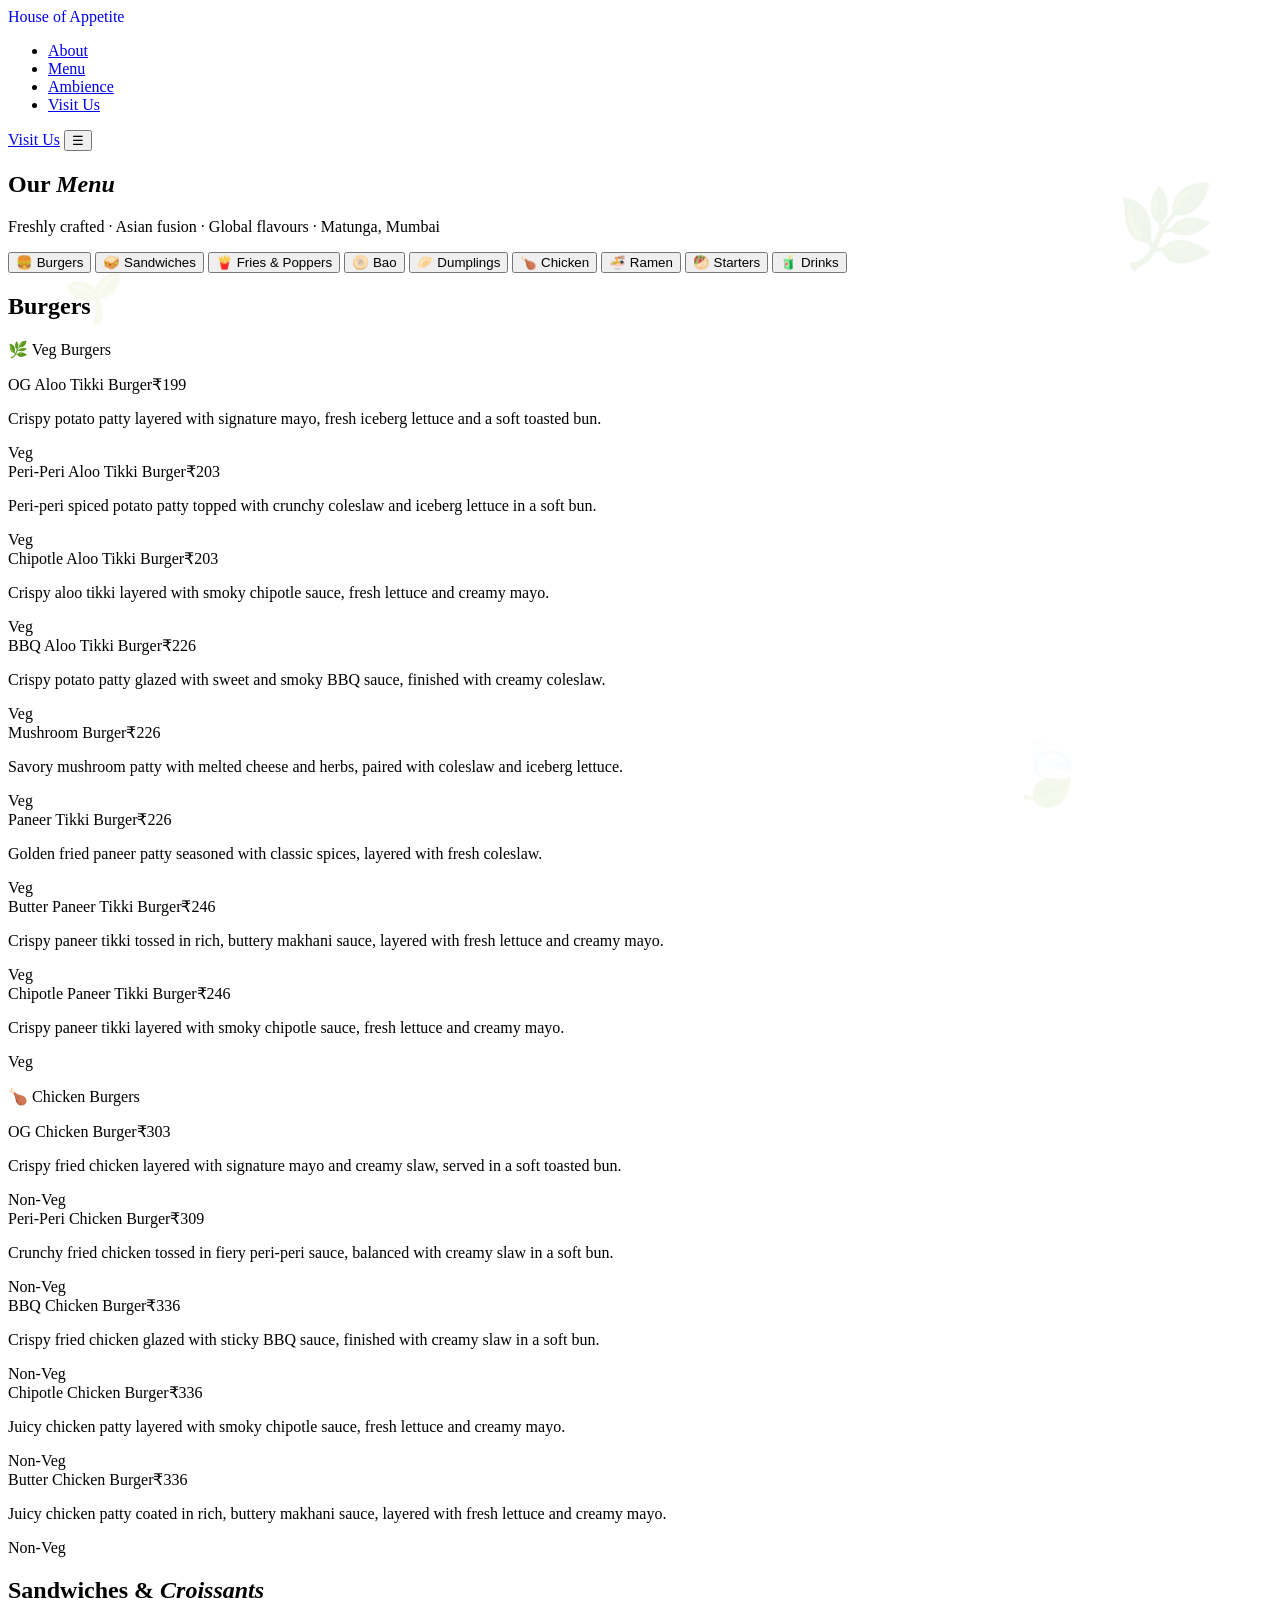
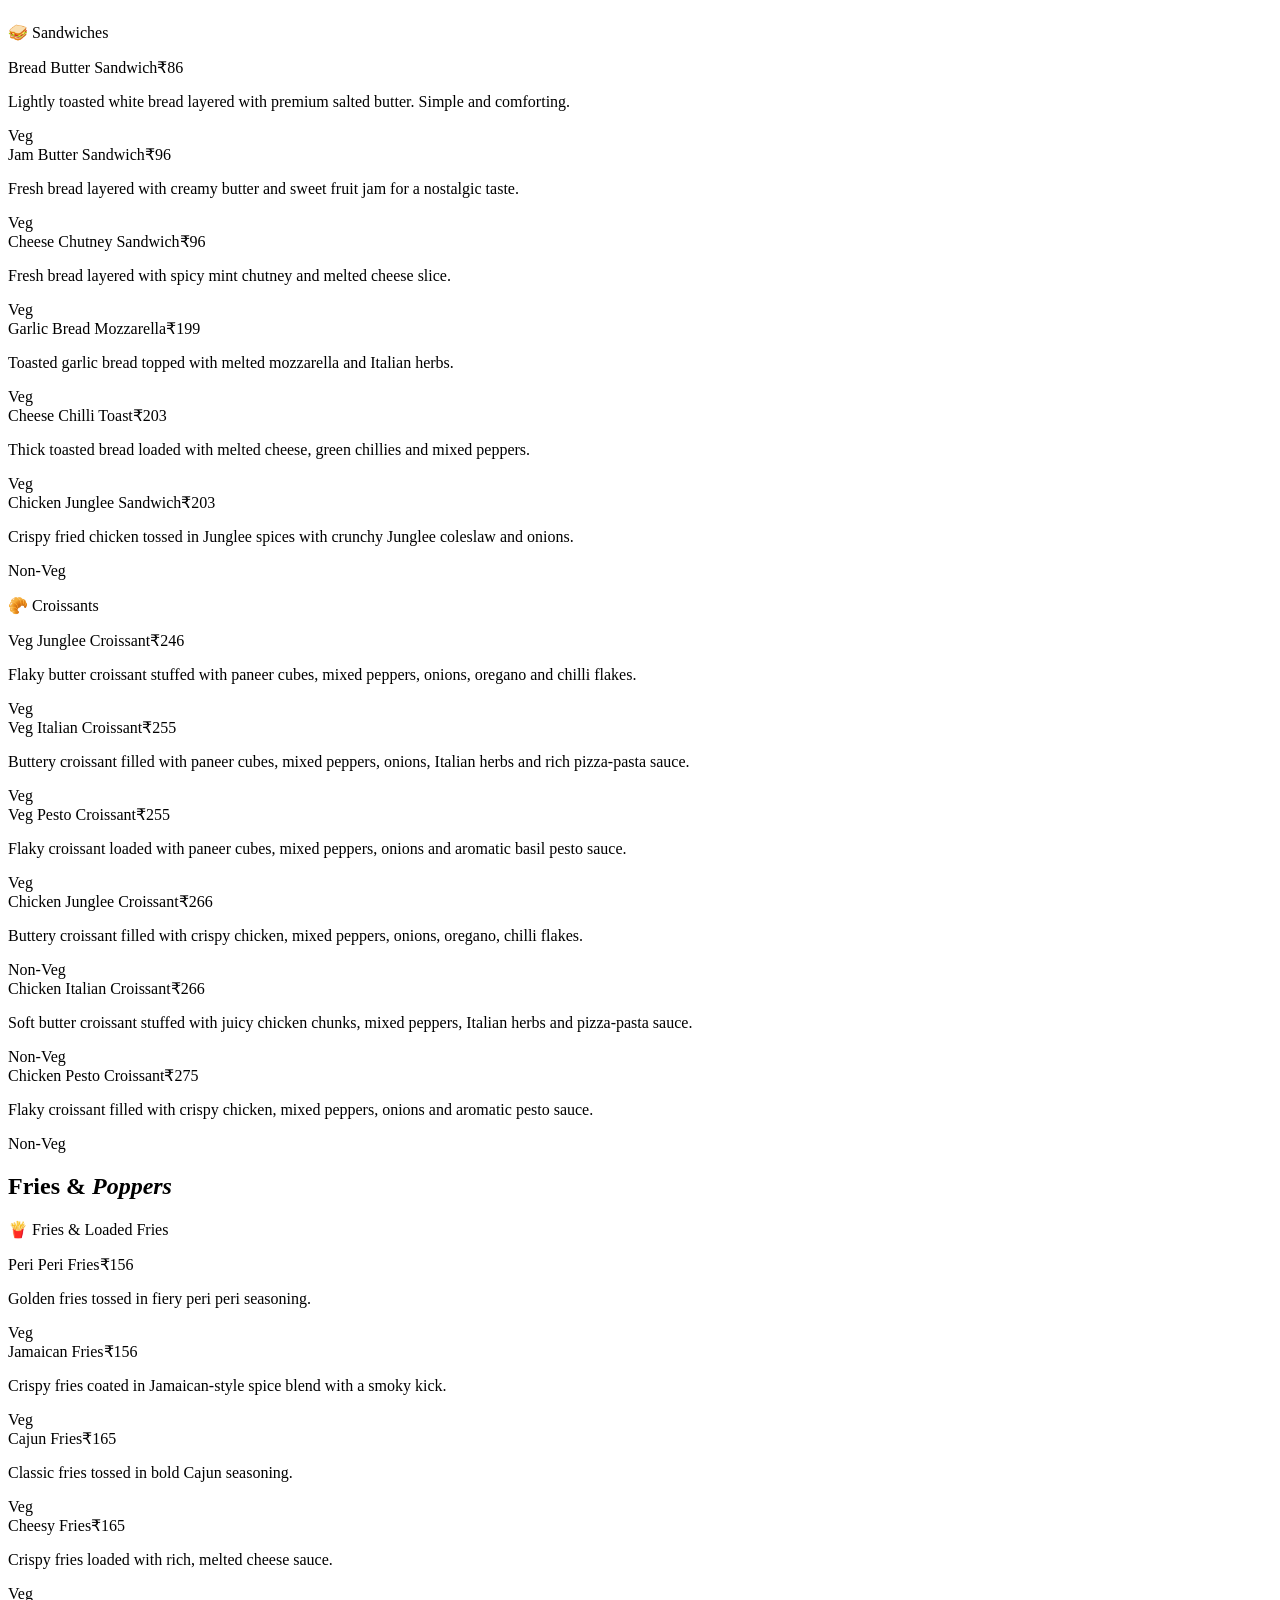
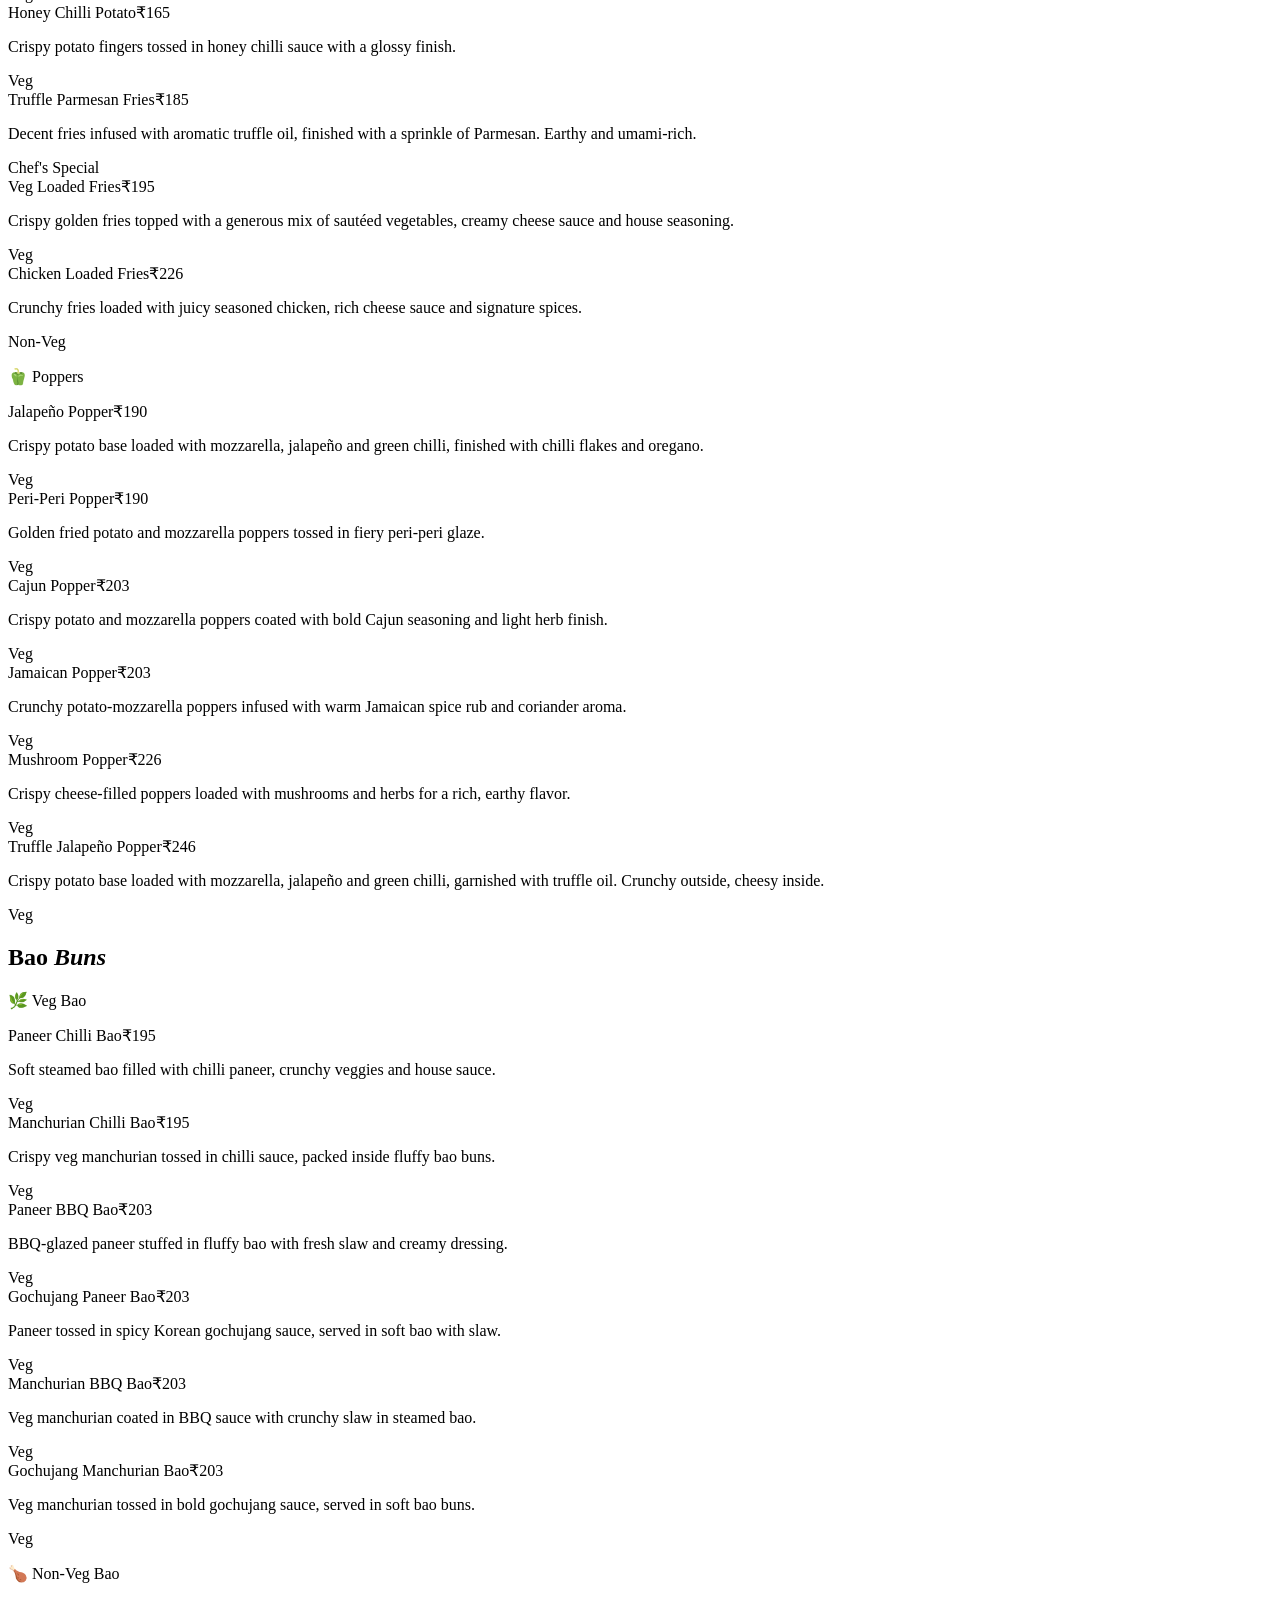
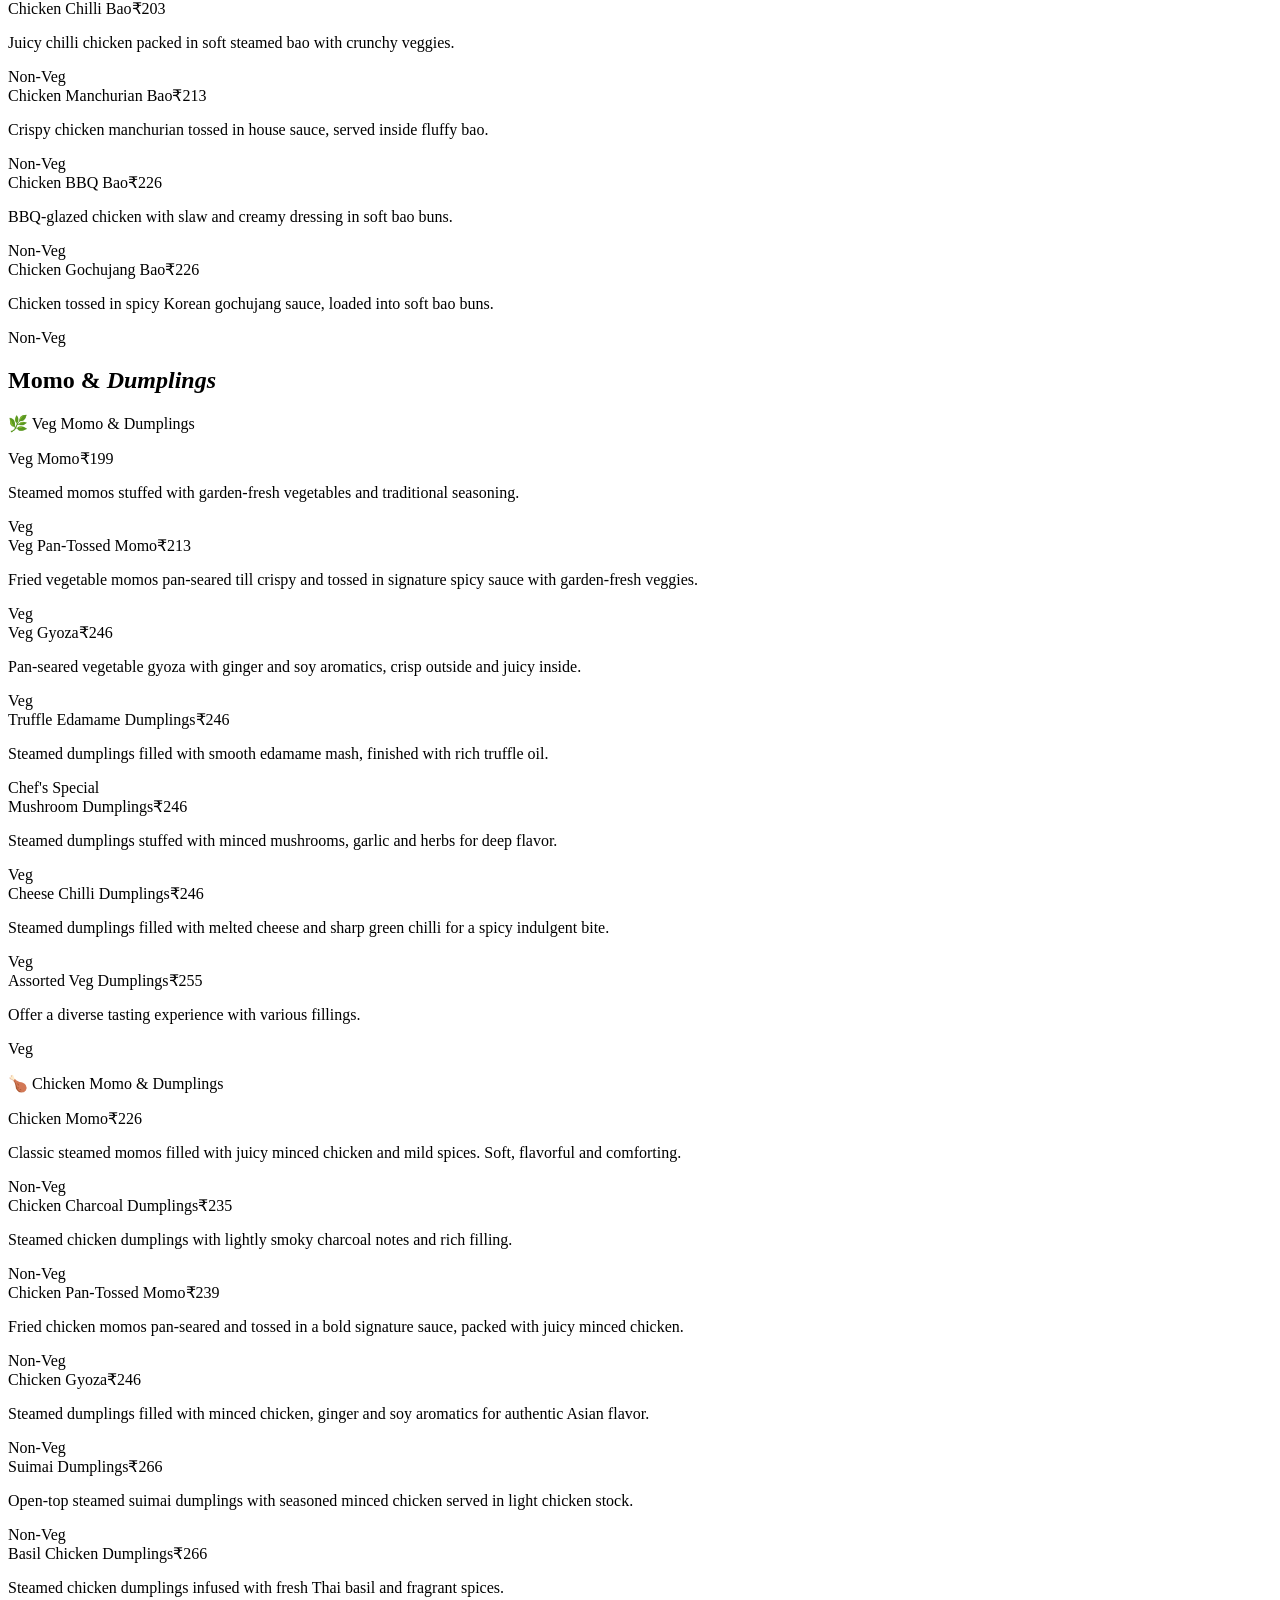
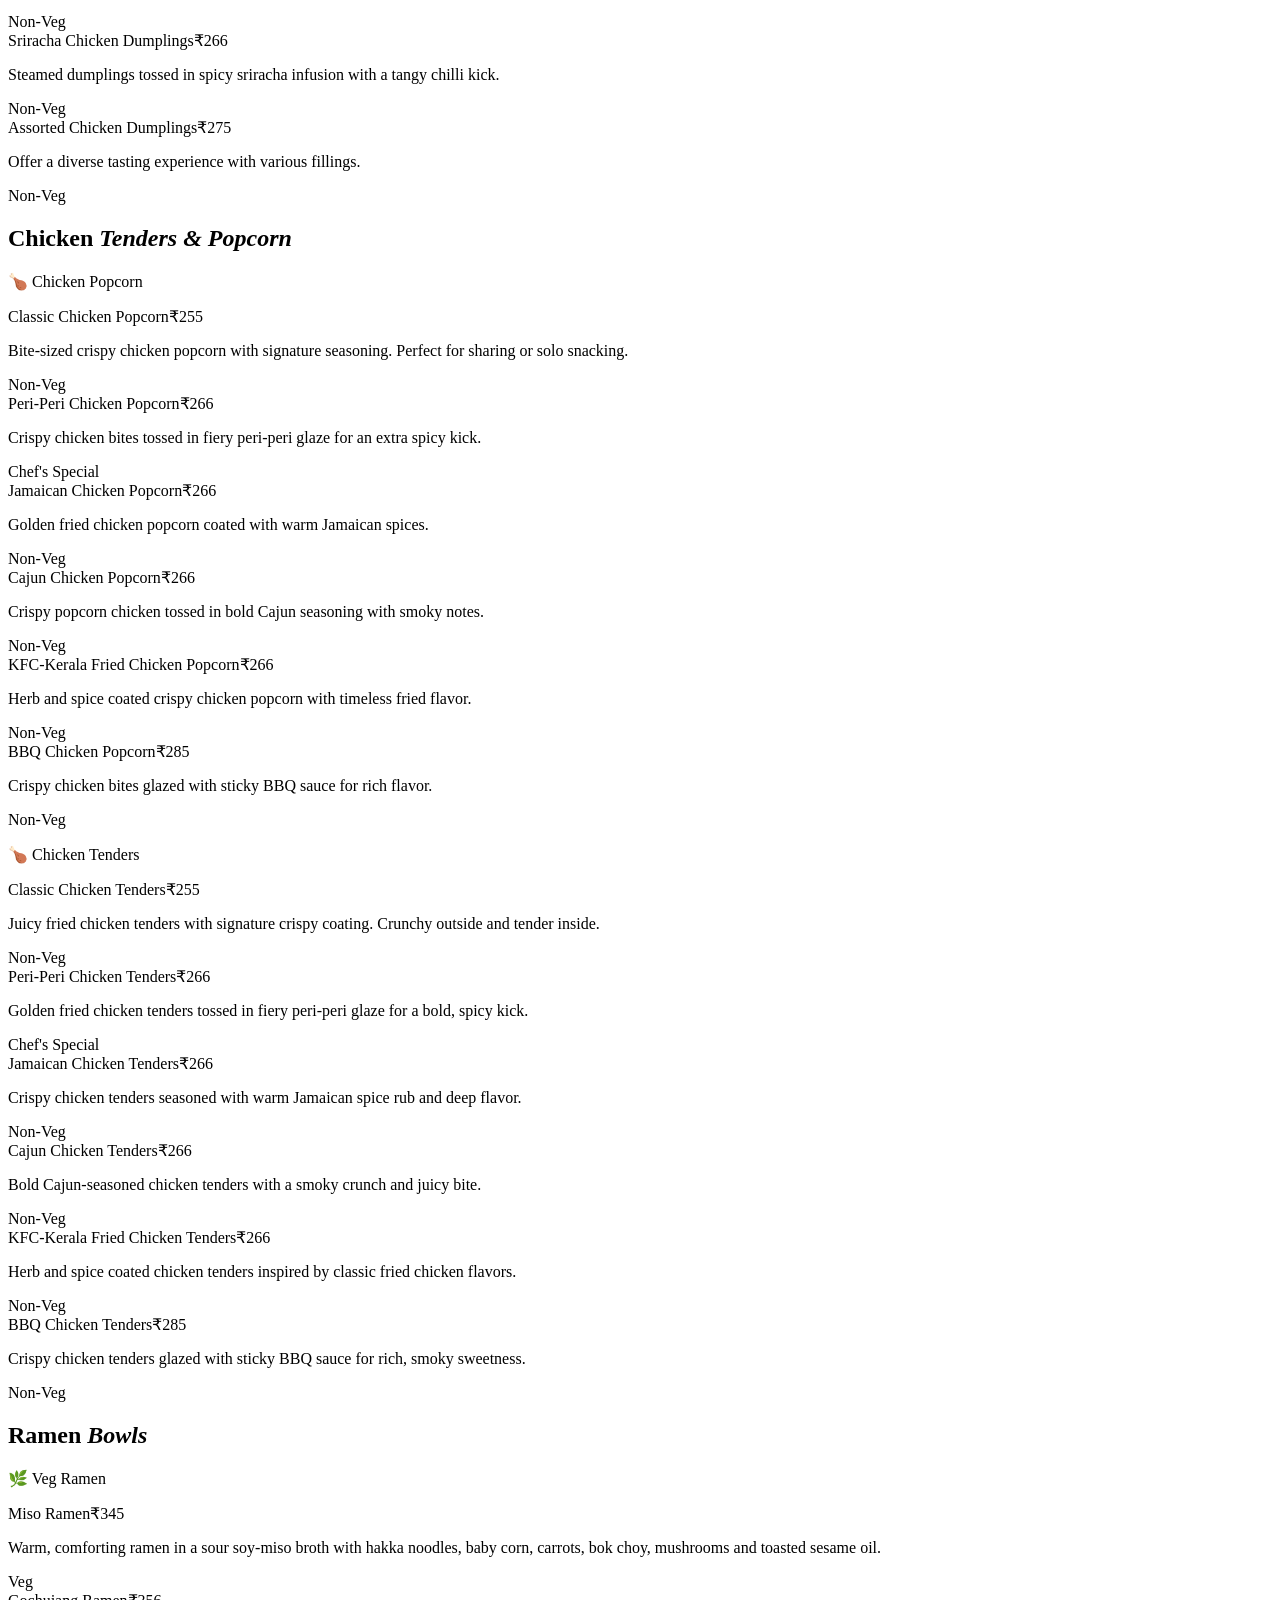
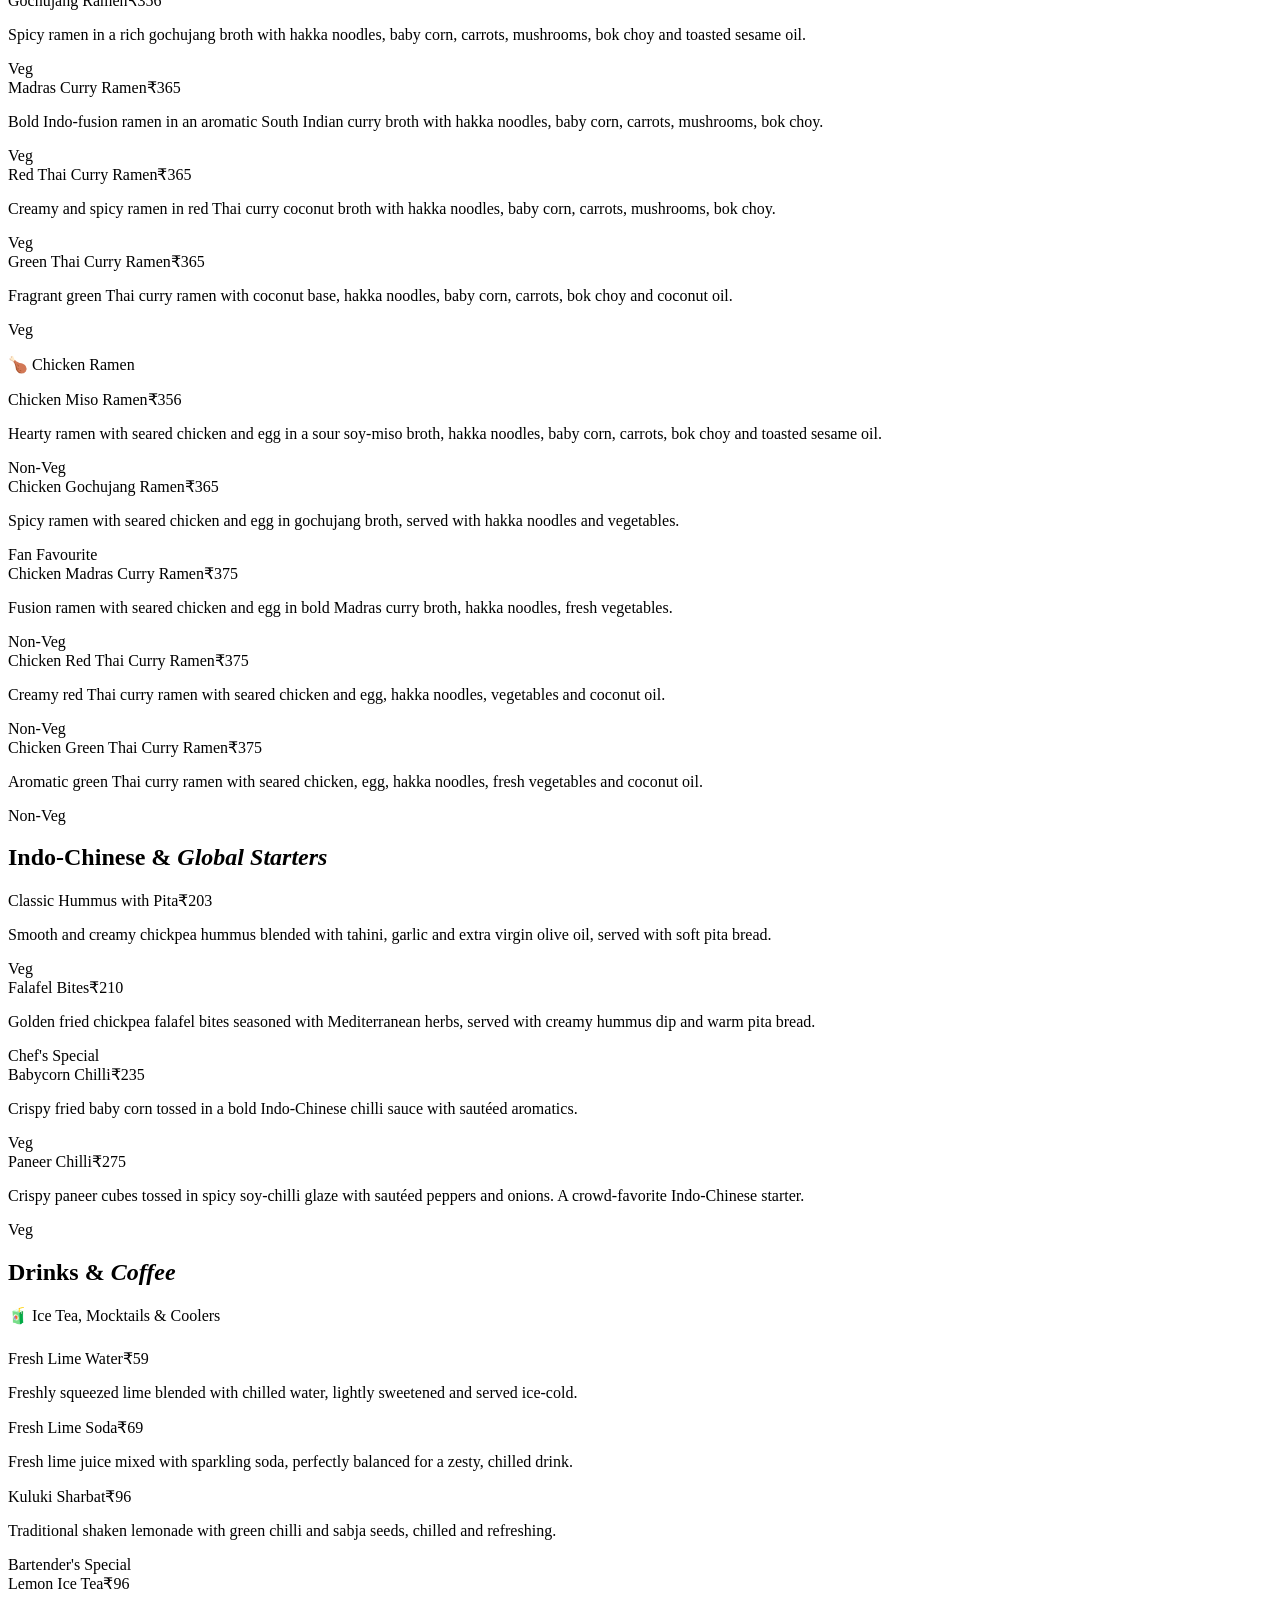
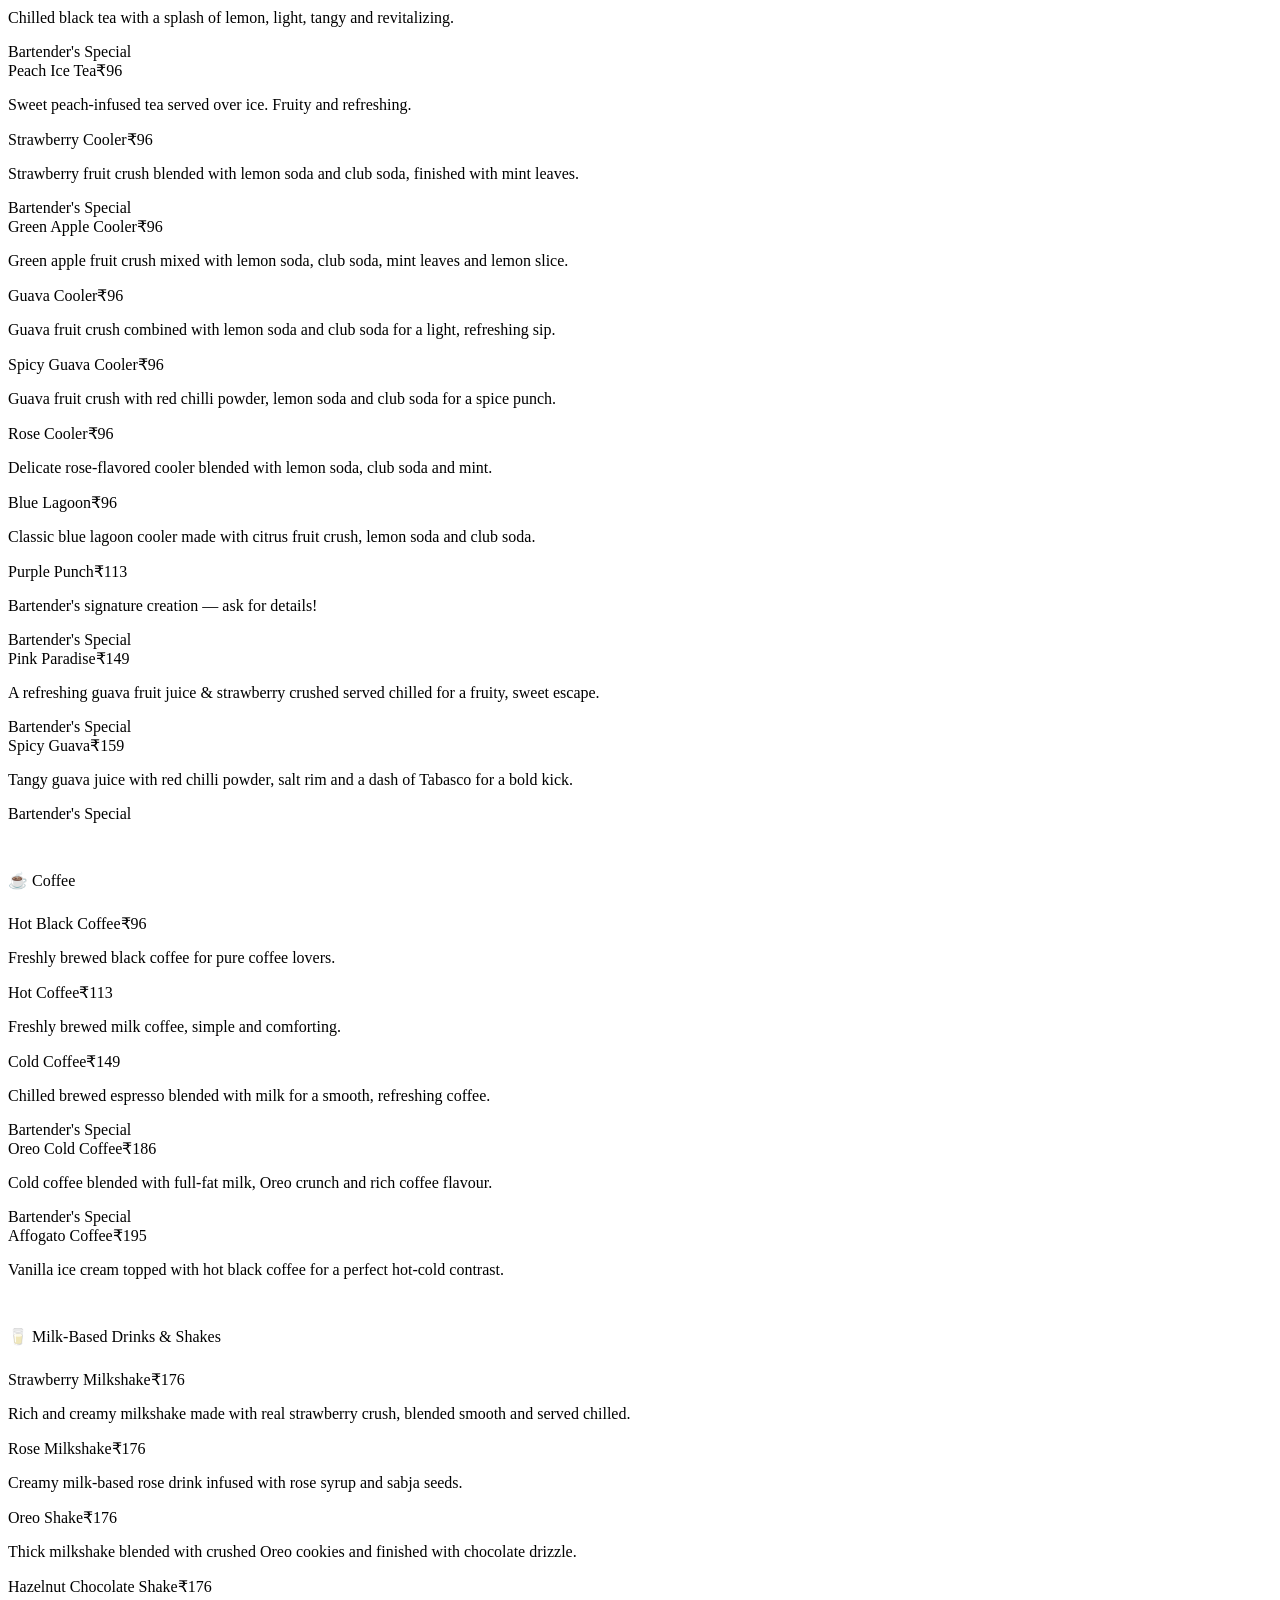
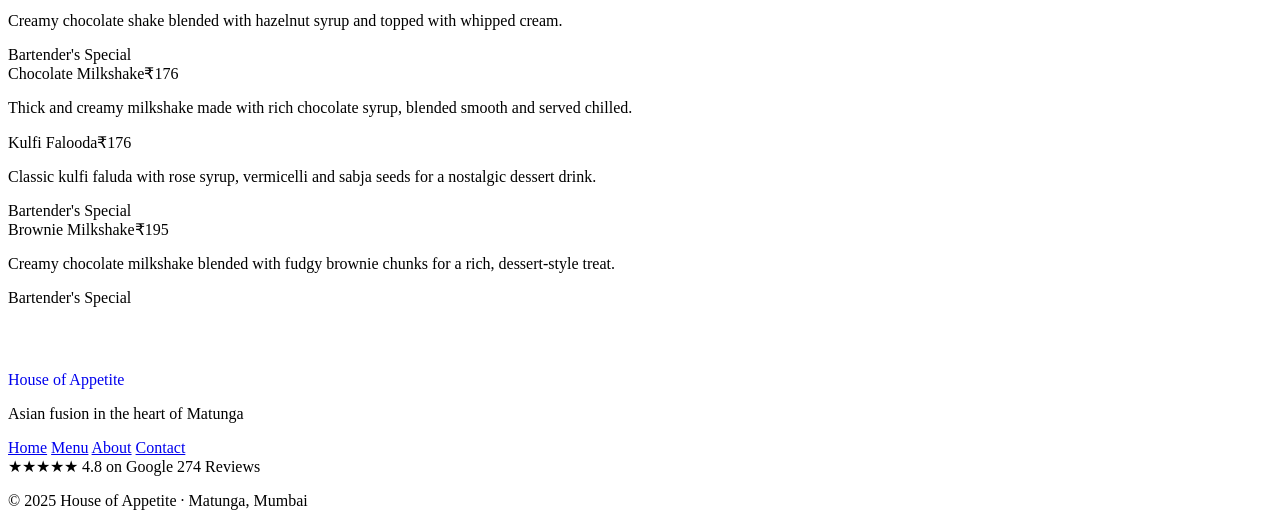
==== menu.html @ f9330614 "Fix mobile browser dark mode color inversion" ====
<!DOCTYPE html>
<html lang="en">
<head>
  <meta charset="UTF-8" />
  <meta name="viewport" content="width=device-width, initial-scale=1.0"/>
  <title>Menu · House of Appetite</title>
  <link rel="preconnect" href="https://fonts.googleapis.com">
  <link href="https://fonts.googleapis.com/css2?family=Cormorant+Garamond:ital,wght@0,300;0,400;0,600;1,300;1,400&family=DM+Sans:wght@300;400;500&display=swap" rel="stylesheet">
  <link rel="stylesheet" href="style.css">
  <meta name="color-scheme" content="light">
</head>
<body>

  <!-- NAV -->
  <nav class="nav" id="nav">
    <div class="nav-logo">
      <a href="index.html" style="text-decoration:none"><span class="logo-text">House of Appetite</span></a>
    </div>
    <ul class="nav-links">
      <li><a href="index.html#about">About</a></li>
      <li><a href="menu.html">Menu</a></li>
      <li><a href="index.html#ambience">Ambience</a></li>
      <li><a href="index.html#contact">Visit Us</a></li>
    </ul>
    <a href="index.html#contact" class="nav-cta">Visit Us</a>
    <button class="nav-hamburger" id="hamburger">&#9776;</button>
  </nav>

  <!-- MENU HERO -->
  <section class="menu-hero">
    <h1>Our <em>Menu</em></h1>
    <p>Freshly crafted · Asian fusion · Global flavours · Matunga, Mumbai</p>
    <div style="position:absolute;inset:0;pointer-events:none;overflow:hidden">
      <span style="position:absolute;top:20%;right:5%;font-size:5rem;opacity:0.08;">🌿</span>
      <span style="position:absolute;bottom:10%;right:15%;font-size:4rem;opacity:0.08;">🍃</span>
      <span style="position:absolute;top:30%;left:5%;font-size:3rem;opacity:0.08;">🌱</span>
    </div>
  </section>

  <!-- TABS -->
  <div class="menu-tabs" id="menu-tabs">
    <div class="menu-tabs-inner">
      <button class="tab-btn active" data-tab="burgers">🍔 Burgers</button>
      <button class="tab-btn" data-tab="sandwiches">🥪 Sandwiches</button>
      <button class="tab-btn" data-tab="fries">🍟 Fries & Poppers</button>
      <button class="tab-btn" data-tab="bao">🫓 Bao</button>
      <button class="tab-btn" data-tab="dumplings">🥟 Dumplings</button>
      <button class="tab-btn" data-tab="tenders">🍗 Chicken</button>
      <button class="tab-btn" data-tab="ramen">🍜 Ramen</button>
      <button class="tab-btn" data-tab="starters">🥙 Starters</button>
      <button class="tab-btn" data-tab="drinks">🧃 Drinks</button>
    </div>
  </div>

  <!-- ===== BURGERS ===== -->
  <section class="menu-section active" id="burgers">
    <h2 class="menu-category-title">Burgers</h2>
    <div class="menu-divider"></div>
    <div class="section-sub-grid">
      <div>
        <p class="sub-label">🌿 Veg Burgers</p>
        <div class="menu-grid" style="grid-template-columns:1fr">
          <div class="menu-card">
            <div class="menu-card-header"><span class="menu-card-name">OG Aloo Tikki Burger</span><span class="menu-card-price">₹199</span></div>
            <p class="menu-card-desc">Crispy potato patty layered with signature mayo, fresh iceberg lettuce and a soft toasted bun.</p>
            <span class="menu-card-tag">Veg</span>
          </div>
          <div class="menu-card">
            <div class="menu-card-header"><span class="menu-card-name">Peri-Peri Aloo Tikki Burger</span><span class="menu-card-price">₹203</span></div>
            <p class="menu-card-desc">Peri-peri spiced potato patty topped with crunchy coleslaw and iceberg lettuce in a soft bun.</p>
            <span class="menu-card-tag">Veg</span>
          </div>
          <div class="menu-card">
            <div class="menu-card-header"><span class="menu-card-name">Chipotle Aloo Tikki Burger</span><span class="menu-card-price">₹203</span></div>
            <p class="menu-card-desc">Crispy aloo tikki layered with smoky chipotle sauce, fresh lettuce and creamy mayo.</p>
            <span class="menu-card-tag">Veg</span>
          </div>
          <div class="menu-card">
            <div class="menu-card-header"><span class="menu-card-name">BBQ Aloo Tikki Burger</span><span class="menu-card-price">₹226</span></div>
            <p class="menu-card-desc">Crispy potato patty glazed with sweet and smoky BBQ sauce, finished with creamy coleslaw.</p>
            <span class="menu-card-tag">Veg</span>
          </div>
          <div class="menu-card">
            <div class="menu-card-header"><span class="menu-card-name">Mushroom Burger</span><span class="menu-card-price">₹226</span></div>
            <p class="menu-card-desc">Savory mushroom patty with melted cheese and herbs, paired with coleslaw and iceberg lettuce.</p>
            <span class="menu-card-tag">Veg</span>
          </div>
          <div class="menu-card">
            <div class="menu-card-header"><span class="menu-card-name">Paneer Tikki Burger</span><span class="menu-card-price">₹226</span></div>
            <p class="menu-card-desc">Golden fried paneer patty seasoned with classic spices, layered with fresh coleslaw.</p>
            <span class="menu-card-tag">Veg</span>
          </div>
          <div class="menu-card">
            <div class="menu-card-header"><span class="menu-card-name">Butter Paneer Tikki Burger</span><span class="menu-card-price">₹246</span></div>
            <p class="menu-card-desc">Crispy paneer tikki tossed in rich, buttery makhani sauce, layered with fresh lettuce and creamy mayo.</p>
            <span class="menu-card-tag">Veg</span>
          </div>
          <div class="menu-card">
            <div class="menu-card-header"><span class="menu-card-name">Chipotle Paneer Tikki Burger</span><span class="menu-card-price">₹246</span></div>
            <p class="menu-card-desc">Crispy paneer tikki layered with smoky chipotle sauce, fresh lettuce and creamy mayo.</p>
            <span class="menu-card-tag">Veg</span>
          </div>
        </div>
      </div>
      <div>
        <p class="sub-label">🍗 Chicken Burgers</p>
        <div class="menu-grid" style="grid-template-columns:1fr">
          <div class="menu-card">
            <div class="menu-card-header"><span class="menu-card-name">OG Chicken Burger</span><span class="menu-card-price">₹303</span></div>
            <p class="menu-card-desc">Crispy fried chicken layered with signature mayo and creamy slaw, served in a soft toasted bun.</p>
            <span class="menu-card-tag nonveg">Non-Veg</span>
          </div>
          <div class="menu-card">
            <div class="menu-card-header"><span class="menu-card-name">Peri-Peri Chicken Burger</span><span class="menu-card-price">₹309</span></div>
            <p class="menu-card-desc">Crunchy fried chicken tossed in fiery peri-peri sauce, balanced with creamy slaw in a soft bun.</p>
            <span class="menu-card-tag nonveg">Non-Veg</span>
          </div>
          <div class="menu-card">
            <div class="menu-card-header"><span class="menu-card-name">BBQ Chicken Burger</span><span class="menu-card-price">₹336</span></div>
            <p class="menu-card-desc">Crispy fried chicken glazed with sticky BBQ sauce, finished with creamy slaw in a soft bun.</p>
            <span class="menu-card-tag nonveg">Non-Veg</span>
          </div>
          <div class="menu-card">
            <div class="menu-card-header"><span class="menu-card-name">Chipotle Chicken Burger</span><span class="menu-card-price">₹336</span></div>
            <p class="menu-card-desc">Juicy chicken patty layered with smoky chipotle sauce, fresh lettuce and creamy mayo.</p>
            <span class="menu-card-tag nonveg">Non-Veg</span>
          </div>
          <div class="menu-card">
            <div class="menu-card-header"><span class="menu-card-name">Butter Chicken Burger</span><span class="menu-card-price">₹336</span></div>
            <p class="menu-card-desc">Juicy chicken patty coated in rich, buttery makhani sauce, layered with fresh lettuce and creamy mayo.</p>
            <span class="menu-card-tag nonveg">Non-Veg</span>
          </div>
        </div>
      </div>
    </div>
  </section>

  <!-- ===== SANDWICHES & CROISSANTS ===== -->
  <section class="menu-section" id="sandwiches">
    <h2 class="menu-category-title">Sandwiches & <em>Croissants</em></h2>
    <div class="menu-divider"></div>
    <div class="section-sub-grid">
      <div>
        <p class="sub-label">🥪 Sandwiches</p>
        <div class="menu-grid" style="grid-template-columns:1fr">
          <div class="menu-card">
            <div class="menu-card-header"><span class="menu-card-name">Bread Butter Sandwich</span><span class="menu-card-price">₹86</span></div>
            <p class="menu-card-desc">Lightly toasted white bread layered with premium salted butter. Simple and comforting.</p>
            <span class="menu-card-tag">Veg</span>
          </div>
          <div class="menu-card">
            <div class="menu-card-header"><span class="menu-card-name">Jam Butter Sandwich</span><span class="menu-card-price">₹96</span></div>
            <p class="menu-card-desc">Fresh bread layered with creamy butter and sweet fruit jam for a nostalgic taste.</p>
            <span class="menu-card-tag">Veg</span>
          </div>
          <div class="menu-card">
            <div class="menu-card-header"><span class="menu-card-name">Cheese Chutney Sandwich</span><span class="menu-card-price">₹96</span></div>
            <p class="menu-card-desc">Fresh bread layered with spicy mint chutney and melted cheese slice.</p>
            <span class="menu-card-tag">Veg</span>
          </div>
          <div class="menu-card">
            <div class="menu-card-header"><span class="menu-card-name">Garlic Bread Mozzarella</span><span class="menu-card-price">₹199</span></div>
            <p class="menu-card-desc">Toasted garlic bread topped with melted mozzarella and Italian herbs.</p>
            <span class="menu-card-tag">Veg</span>
          </div>
          <div class="menu-card">
            <div class="menu-card-header"><span class="menu-card-name">Cheese Chilli Toast</span><span class="menu-card-price">₹203</span></div>
            <p class="menu-card-desc">Thick toasted bread loaded with melted cheese, green chillies and mixed peppers.</p>
            <span class="menu-card-tag">Veg</span>
          </div>
          <div class="menu-card">
            <div class="menu-card-header"><span class="menu-card-name">Chicken Junglee Sandwich</span><span class="menu-card-price">₹203</span></div>
            <p class="menu-card-desc">Crispy fried chicken tossed in Junglee spices with crunchy Junglee coleslaw and onions.</p>
            <span class="menu-card-tag nonveg">Non-Veg</span>
          </div>
        </div>
      </div>
      <div>
        <p class="sub-label">🥐 Croissants</p>
        <div class="menu-grid" style="grid-template-columns:1fr">
          <div class="menu-card">
            <div class="menu-card-header"><span class="menu-card-name">Veg Junglee Croissant</span><span class="menu-card-price">₹246</span></div>
            <p class="menu-card-desc">Flaky butter croissant stuffed with paneer cubes, mixed peppers, onions, oregano and chilli flakes.</p>
            <span class="menu-card-tag">Veg</span>
          </div>
          <div class="menu-card">
            <div class="menu-card-header"><span class="menu-card-name">Veg Italian Croissant</span><span class="menu-card-price">₹255</span></div>
            <p class="menu-card-desc">Buttery croissant filled with paneer cubes, mixed peppers, onions, Italian herbs and rich pizza-pasta sauce.</p>
            <span class="menu-card-tag">Veg</span>
          </div>
          <div class="menu-card">
            <div class="menu-card-header"><span class="menu-card-name">Veg Pesto Croissant</span><span class="menu-card-price">₹255</span></div>
            <p class="menu-card-desc">Flaky croissant loaded with paneer cubes, mixed peppers, onions and aromatic basil pesto sauce.</p>
            <span class="menu-card-tag">Veg</span>
          </div>
          <div class="menu-card">
            <div class="menu-card-header"><span class="menu-card-name">Chicken Junglee Croissant</span><span class="menu-card-price">₹266</span></div>
            <p class="menu-card-desc">Buttery croissant filled with crispy chicken, mixed peppers, onions, oregano, chilli flakes.</p>
            <span class="menu-card-tag nonveg">Non-Veg</span>
          </div>
          <div class="menu-card">
            <div class="menu-card-header"><span class="menu-card-name">Chicken Italian Croissant</span><span class="menu-card-price">₹266</span></div>
            <p class="menu-card-desc">Soft butter croissant stuffed with juicy chicken chunks, mixed peppers, Italian herbs and pizza-pasta sauce.</p>
            <span class="menu-card-tag nonveg">Non-Veg</span>
          </div>
          <div class="menu-card">
            <div class="menu-card-header"><span class="menu-card-name">Chicken Pesto Croissant</span><span class="menu-card-price">₹275</span></div>
            <p class="menu-card-desc">Flaky croissant filled with crispy chicken, mixed peppers, onions and aromatic pesto sauce.</p>
            <span class="menu-card-tag nonveg">Non-Veg</span>
          </div>
        </div>
      </div>
    </div>
  </section>

  <!-- ===== FRIES & POPPERS ===== -->
  <section class="menu-section" id="fries">
    <h2 class="menu-category-title">Fries & <em>Poppers</em></h2>
    <div class="menu-divider"></div>
    <div class="section-sub-grid">
      <div>
        <p class="sub-label">🍟 Fries & Loaded Fries</p>
        <div class="menu-grid" style="grid-template-columns:1fr">
          <div class="menu-card"><div class="menu-card-header"><span class="menu-card-name">Peri Peri Fries</span><span class="menu-card-price">₹156</span></div><p class="menu-card-desc">Golden fries tossed in fiery peri peri seasoning.</p><span class="menu-card-tag">Veg</span></div>
          <div class="menu-card"><div class="menu-card-header"><span class="menu-card-name">Jamaican Fries</span><span class="menu-card-price">₹156</span></div><p class="menu-card-desc">Crispy fries coated in Jamaican-style spice blend with a smoky kick.</p><span class="menu-card-tag">Veg</span></div>
          <div class="menu-card"><div class="menu-card-header"><span class="menu-card-name">Cajun Fries</span><span class="menu-card-price">₹165</span></div><p class="menu-card-desc">Classic fries tossed in bold Cajun seasoning.</p><span class="menu-card-tag">Veg</span></div>
          <div class="menu-card"><div class="menu-card-header"><span class="menu-card-name">Cheesy Fries</span><span class="menu-card-price">₹165</span></div><p class="menu-card-desc">Crispy fries loaded with rich, melted cheese sauce.</p><span class="menu-card-tag">Veg</span></div>
          <div class="menu-card"><div class="menu-card-header"><span class="menu-card-name">Honey Chilli Potato</span><span class="menu-card-price">₹165</span></div><p class="menu-card-desc">Crispy potato fingers tossed in honey chilli sauce with a glossy finish.</p><span class="menu-card-tag">Veg</span></div>
          <div class="menu-card" style="border-color: var(--gold-light)"><div class="menu-card-header"><span class="menu-card-name">Truffle Parmesan Fries</span><span class="menu-card-price">₹185</span></div><p class="menu-card-desc">Decent fries infused with aromatic truffle oil, finished with a sprinkle of Parmesan. Earthy and umami-rich.</p><span class="menu-card-tag">Chef's Special</span></div>
          <div class="menu-card"><div class="menu-card-header"><span class="menu-card-name">Veg Loaded Fries</span><span class="menu-card-price">₹195</span></div><p class="menu-card-desc">Crispy golden fries topped with a generous mix of sautéed vegetables, creamy cheese sauce and house seasoning.</p><span class="menu-card-tag">Veg</span></div>
          <div class="menu-card"><div class="menu-card-header"><span class="menu-card-name">Chicken Loaded Fries</span><span class="menu-card-price">₹226</span></div><p class="menu-card-desc">Crunchy fries loaded with juicy seasoned chicken, rich cheese sauce and signature spices.</p><span class="menu-card-tag nonveg">Non-Veg</span></div>
        </div>
      </div>
      <div>
        <p class="sub-label">🫑 Poppers</p>
        <div class="menu-grid" style="grid-template-columns:1fr">
          <div class="menu-card"><div class="menu-card-header"><span class="menu-card-name">Jalapeño Popper</span><span class="menu-card-price">₹190</span></div><p class="menu-card-desc">Crispy potato base loaded with mozzarella, jalapeño and green chilli, finished with chilli flakes and oregano.</p><span class="menu-card-tag">Veg</span></div>
          <div class="menu-card"><div class="menu-card-header"><span class="menu-card-name">Peri-Peri Popper</span><span class="menu-card-price">₹190</span></div><p class="menu-card-desc">Golden fried potato and mozzarella poppers tossed in fiery peri-peri glaze.</p><span class="menu-card-tag">Veg</span></div>
          <div class="menu-card"><div class="menu-card-header"><span class="menu-card-name">Cajun Popper</span><span class="menu-card-price">₹203</span></div><p class="menu-card-desc">Crispy potato and mozzarella poppers coated with bold Cajun seasoning and light herb finish.</p><span class="menu-card-tag">Veg</span></div>
          <div class="menu-card"><div class="menu-card-header"><span class="menu-card-name">Jamaican Popper</span><span class="menu-card-price">₹203</span></div><p class="menu-card-desc">Crunchy potato-mozzarella poppers infused with warm Jamaican spice rub and coriander aroma.</p><span class="menu-card-tag">Veg</span></div>
          <div class="menu-card"><div class="menu-card-header"><span class="menu-card-name">Mushroom Popper</span><span class="menu-card-price">₹226</span></div><p class="menu-card-desc">Crispy cheese-filled poppers loaded with mushrooms and herbs for a rich, earthy flavor.</p><span class="menu-card-tag">Veg</span></div>
          <div class="menu-card"><div class="menu-card-header"><span class="menu-card-name">Truffle Jalapeño Popper</span><span class="menu-card-price">₹246</span></div><p class="menu-card-desc">Crispy potato base loaded with mozzarella, jalapeño and green chilli, garnished with truffle oil. Crunchy outside, cheesy inside.</p><span class="menu-card-tag">Veg</span></div>
        </div>
      </div>
    </div>
  </section>

  <!-- ===== BAO ===== -->
  <section class="menu-section" id="bao">
    <h2 class="menu-category-title">Bao <em>Buns</em></h2>
    <div class="menu-divider"></div>
    <div class="section-sub-grid">
      <div>
        <p class="sub-label">🌿 Veg Bao</p>
        <div class="menu-grid" style="grid-template-columns:1fr">
          <div class="menu-card"><div class="menu-card-header"><span class="menu-card-name">Paneer Chilli Bao</span><span class="menu-card-price">₹195</span></div><p class="menu-card-desc">Soft steamed bao filled with chilli paneer, crunchy veggies and house sauce.</p><span class="menu-card-tag">Veg</span></div>
          <div class="menu-card"><div class="menu-card-header"><span class="menu-card-name">Manchurian Chilli Bao</span><span class="menu-card-price">₹195</span></div><p class="menu-card-desc">Crispy veg manchurian tossed in chilli sauce, packed inside fluffy bao buns.</p><span class="menu-card-tag">Veg</span></div>
          <div class="menu-card"><div class="menu-card-header"><span class="menu-card-name">Paneer BBQ Bao</span><span class="menu-card-price">₹203</span></div><p class="menu-card-desc">BBQ-glazed paneer stuffed in fluffy bao with fresh slaw and creamy dressing.</p><span class="menu-card-tag">Veg</span></div>
          <div class="menu-card"><div class="menu-card-header"><span class="menu-card-name">Gochujang Paneer Bao</span><span class="menu-card-price">₹203</span></div><p class="menu-card-desc">Paneer tossed in spicy Korean gochujang sauce, served in soft bao with slaw.</p><span class="menu-card-tag">Veg</span></div>
          <div class="menu-card"><div class="menu-card-header"><span class="menu-card-name">Manchurian BBQ Bao</span><span class="menu-card-price">₹203</span></div><p class="menu-card-desc">Veg manchurian coated in BBQ sauce with crunchy slaw in steamed bao.</p><span class="menu-card-tag">Veg</span></div>
          <div class="menu-card"><div class="menu-card-header"><span class="menu-card-name">Gochujang Manchurian Bao</span><span class="menu-card-price">₹203</span></div><p class="menu-card-desc">Veg manchurian tossed in bold gochujang sauce, served in soft bao buns.</p><span class="menu-card-tag">Veg</span></div>
        </div>
      </div>
      <div>
        <p class="sub-label">🍗 Non-Veg Bao</p>
        <div class="menu-grid" style="grid-template-columns:1fr">
          <div class="menu-card"><div class="menu-card-header"><span class="menu-card-name">Chicken Chilli Bao</span><span class="menu-card-price">₹203</span></div><p class="menu-card-desc">Juicy chilli chicken packed in soft steamed bao with crunchy veggies.</p><span class="menu-card-tag nonveg">Non-Veg</span></div>
          <div class="menu-card"><div class="menu-card-header"><span class="menu-card-name">Chicken Manchurian Bao</span><span class="menu-card-price">₹213</span></div><p class="menu-card-desc">Crispy chicken manchurian tossed in house sauce, served inside fluffy bao.</p><span class="menu-card-tag nonveg">Non-Veg</span></div>
          <div class="menu-card"><div class="menu-card-header"><span class="menu-card-name">Chicken BBQ Bao</span><span class="menu-card-price">₹226</span></div><p class="menu-card-desc">BBQ-glazed chicken with slaw and creamy dressing in soft bao buns.</p><span class="menu-card-tag nonveg">Non-Veg</span></div>
          <div class="menu-card"><div class="menu-card-header"><span class="menu-card-name">Chicken Gochujang Bao</span><span class="menu-card-price">₹226</span></div><p class="menu-card-desc">Chicken tossed in spicy Korean gochujang sauce, loaded into soft bao buns.</p><span class="menu-card-tag nonveg">Non-Veg</span></div>
        </div>
      </div>
    </div>
  </section>

  <!-- ===== DUMPLINGS ===== -->
  <section class="menu-section" id="dumplings">
    <h2 class="menu-category-title">Momo & <em>Dumplings</em></h2>
    <div class="menu-divider"></div>
    <div class="section-sub-grid">
      <div>
        <p class="sub-label">🌿 Veg Momo & Dumplings</p>
        <div class="menu-grid" style="grid-template-columns:1fr">
          <div class="menu-card"><div class="menu-card-header"><span class="menu-card-name">Veg Momo</span><span class="menu-card-price">₹199</span></div><p class="menu-card-desc">Steamed momos stuffed with garden-fresh vegetables and traditional seasoning.</p><span class="menu-card-tag">Veg</span></div>
          <div class="menu-card"><div class="menu-card-header"><span class="menu-card-name">Veg Pan-Tossed Momo</span><span class="menu-card-price">₹213</span></div><p class="menu-card-desc">Fried vegetable momos pan-seared till crispy and tossed in signature spicy sauce with garden-fresh veggies.</p><span class="menu-card-tag">Veg</span></div>
          <div class="menu-card"><div class="menu-card-header"><span class="menu-card-name">Veg Gyoza</span><span class="menu-card-price">₹246</span></div><p class="menu-card-desc">Pan-seared vegetable gyoza with ginger and soy aromatics, crisp outside and juicy inside.</p><span class="menu-card-tag">Veg</span></div>
          <div class="menu-card"><div class="menu-card-header"><span class="menu-card-name">Truffle Edamame Dumplings</span><span class="menu-card-price">₹246</span></div><p class="menu-card-desc">Steamed dumplings filled with smooth edamame mash, finished with rich truffle oil.</p><span class="menu-card-tag">Chef's Special</span></div>
          <div class="menu-card"><div class="menu-card-header"><span class="menu-card-name">Mushroom Dumplings</span><span class="menu-card-price">₹246</span></div><p class="menu-card-desc">Steamed dumplings stuffed with minced mushrooms, garlic and herbs for deep flavor.</p><span class="menu-card-tag">Veg</span></div>
          <div class="menu-card"><div class="menu-card-header"><span class="menu-card-name">Cheese Chilli Dumplings</span><span class="menu-card-price">₹246</span></div><p class="menu-card-desc">Steamed dumplings filled with melted cheese and sharp green chilli for a spicy indulgent bite.</p><span class="menu-card-tag">Veg</span></div>
          <div class="menu-card"><div class="menu-card-header"><span class="menu-card-name">Assorted Veg Dumplings</span><span class="menu-card-price">₹255</span></div><p class="menu-card-desc">Offer a diverse tasting experience with various fillings.</p><span class="menu-card-tag">Veg</span></div>
        </div>
      </div>
      <div>
        <p class="sub-label">🍗 Chicken Momo & Dumplings</p>
        <div class="menu-grid" style="grid-template-columns:1fr">
          <div class="menu-card"><div class="menu-card-header"><span class="menu-card-name">Chicken Momo</span><span class="menu-card-price">₹226</span></div><p class="menu-card-desc">Classic steamed momos filled with juicy minced chicken and mild spices. Soft, flavorful and comforting.</p><span class="menu-card-tag nonveg">Non-Veg</span></div>
          <div class="menu-card"><div class="menu-card-header"><span class="menu-card-name">Chicken Charcoal Dumplings</span><span class="menu-card-price">₹235</span></div><p class="menu-card-desc">Steamed chicken dumplings with lightly smoky charcoal notes and rich filling.</p><span class="menu-card-tag nonveg">Non-Veg</span></div>
          <div class="menu-card"><div class="menu-card-header"><span class="menu-card-name">Chicken Pan-Tossed Momo</span><span class="menu-card-price">₹239</span></div><p class="menu-card-desc">Fried chicken momos pan-seared and tossed in a bold signature sauce, packed with juicy minced chicken.</p><span class="menu-card-tag nonveg">Non-Veg</span></div>
          <div class="menu-card"><div class="menu-card-header"><span class="menu-card-name">Chicken Gyoza</span><span class="menu-card-price">₹246</span></div><p class="menu-card-desc">Steamed dumplings filled with minced chicken, ginger and soy aromatics for authentic Asian flavor.</p><span class="menu-card-tag nonveg">Non-Veg</span></div>
          <div class="menu-card"><div class="menu-card-header"><span class="menu-card-name">Suimai Dumplings</span><span class="menu-card-price">₹266</span></div><p class="menu-card-desc">Open-top steamed suimai dumplings with seasoned minced chicken served in light chicken stock.</p><span class="menu-card-tag nonveg">Non-Veg</span></div>
          <div class="menu-card"><div class="menu-card-header"><span class="menu-card-name">Basil Chicken Dumplings</span><span class="menu-card-price">₹266</span></div><p class="menu-card-desc">Steamed chicken dumplings infused with fresh Thai basil and fragrant spices.</p><span class="menu-card-tag nonveg">Non-Veg</span></div>
          <div class="menu-card"><div class="menu-card-header"><span class="menu-card-name">Sriracha Chicken Dumplings</span><span class="menu-card-price">₹266</span></div><p class="menu-card-desc">Steamed dumplings tossed in spicy sriracha infusion with a tangy chilli kick.</p><span class="menu-card-tag nonveg">Non-Veg</span></div>
          <div class="menu-card"><div class="menu-card-header"><span class="menu-card-name">Assorted Chicken Dumplings</span><span class="menu-card-price">₹275</span></div><p class="menu-card-desc">Offer a diverse tasting experience with various fillings.</p><span class="menu-card-tag nonveg">Non-Veg</span></div>
        </div>
      </div>
    </div>
  </section>

  <!-- ===== CHICKEN TENDERS & POPCORN ===== -->
  <section class="menu-section" id="tenders">
    <h2 class="menu-category-title">Chicken <em>Tenders & Popcorn</em></h2>
    <div class="menu-divider"></div>
    <div class="section-sub-grid">
      <div>
        <p class="sub-label">🍗 Chicken Popcorn</p>
        <div class="menu-grid" style="grid-template-columns:1fr">
          <div class="menu-card"><div class="menu-card-header"><span class="menu-card-name">Classic Chicken Popcorn</span><span class="menu-card-price">₹255</span></div><p class="menu-card-desc">Bite-sized crispy chicken popcorn with signature seasoning. Perfect for sharing or solo snacking.</p><span class="menu-card-tag nonveg">Non-Veg</span></div>
          <div class="menu-card"><div class="menu-card-header"><span class="menu-card-name">Peri-Peri Chicken Popcorn</span><span class="menu-card-price">₹266</span></div><p class="menu-card-desc">Crispy chicken bites tossed in fiery peri-peri glaze for an extra spicy kick.</p><span class="menu-card-tag nonveg">Chef's Special</span></div>
          <div class="menu-card"><div class="menu-card-header"><span class="menu-card-name">Jamaican Chicken Popcorn</span><span class="menu-card-price">₹266</span></div><p class="menu-card-desc">Golden fried chicken popcorn coated with warm Jamaican spices.</p><span class="menu-card-tag nonveg">Non-Veg</span></div>
          <div class="menu-card"><div class="menu-card-header"><span class="menu-card-name">Cajun Chicken Popcorn</span><span class="menu-card-price">₹266</span></div><p class="menu-card-desc">Crispy popcorn chicken tossed in bold Cajun seasoning with smoky notes.</p><span class="menu-card-tag nonveg">Non-Veg</span></div>
          <div class="menu-card"><div class="menu-card-header"><span class="menu-card-name">KFC-Kerala Fried Chicken Popcorn</span><span class="menu-card-price">₹266</span></div><p class="menu-card-desc">Herb and spice coated crispy chicken popcorn with timeless fried flavor.</p><span class="menu-card-tag nonveg">Non-Veg</span></div>
          <div class="menu-card"><div class="menu-card-header"><span class="menu-card-name">BBQ Chicken Popcorn</span><span class="menu-card-price">₹285</span></div><p class="menu-card-desc">Crispy chicken bites glazed with sticky BBQ sauce for rich flavor.</p><span class="menu-card-tag nonveg">Non-Veg</span></div>
        </div>
      </div>
      <div>
        <p class="sub-label">🍗 Chicken Tenders</p>
        <div class="menu-grid" style="grid-template-columns:1fr">
          <div class="menu-card"><div class="menu-card-header"><span class="menu-card-name">Classic Chicken Tenders</span><span class="menu-card-price">₹255</span></div><p class="menu-card-desc">Juicy fried chicken tenders with signature crispy coating. Crunchy outside and tender inside.</p><span class="menu-card-tag nonveg">Non-Veg</span></div>
          <div class="menu-card"><div class="menu-card-header"><span class="menu-card-name">Peri-Peri Chicken Tenders</span><span class="menu-card-price">₹266</span></div><p class="menu-card-desc">Golden fried chicken tenders tossed in fiery peri-peri glaze for a bold, spicy kick.</p><span class="menu-card-tag nonveg">Chef's Special</span></div>
          <div class="menu-card"><div class="menu-card-header"><span class="menu-card-name">Jamaican Chicken Tenders</span><span class="menu-card-price">₹266</span></div><p class="menu-card-desc">Crispy chicken tenders seasoned with warm Jamaican spice rub and deep flavor.</p><span class="menu-card-tag nonveg">Non-Veg</span></div>
          <div class="menu-card"><div class="menu-card-header"><span class="menu-card-name">Cajun Chicken Tenders</span><span class="menu-card-price">₹266</span></div><p class="menu-card-desc">Bold Cajun-seasoned chicken tenders with a smoky crunch and juicy bite.</p><span class="menu-card-tag nonveg">Non-Veg</span></div>
          <div class="menu-card"><div class="menu-card-header"><span class="menu-card-name">KFC-Kerala Fried Chicken Tenders</span><span class="menu-card-price">₹266</span></div><p class="menu-card-desc">Herb and spice coated chicken tenders inspired by classic fried chicken flavors.</p><span class="menu-card-tag nonveg">Non-Veg</span></div>
          <div class="menu-card"><div class="menu-card-header"><span class="menu-card-name">BBQ Chicken Tenders</span><span class="menu-card-price">₹285</span></div><p class="menu-card-desc">Crispy chicken tenders glazed with sticky BBQ sauce for rich, smoky sweetness.</p><span class="menu-card-tag nonveg">Non-Veg</span></div>
        </div>
      </div>
    </div>
  </section>

  <!-- ===== RAMEN ===== -->
  <section class="menu-section" id="ramen">
    <h2 class="menu-category-title">Ramen <em>Bowls</em></h2>
    <div class="menu-divider"></div>
    <div class="section-sub-grid">
      <div>
        <p class="sub-label">🌿 Veg Ramen</p>
        <div class="menu-grid" style="grid-template-columns:1fr">
          <div class="menu-card"><div class="menu-card-header"><span class="menu-card-name">Miso Ramen</span><span class="menu-card-price">₹345</span></div><p class="menu-card-desc">Warm, comforting ramen in a sour soy-miso broth with hakka noodles, baby corn, carrots, bok choy, mushrooms and toasted sesame oil.</p><span class="menu-card-tag">Veg</span></div>
          <div class="menu-card"><div class="menu-card-header"><span class="menu-card-name">Gochujang Ramen</span><span class="menu-card-price">₹356</span></div><p class="menu-card-desc">Spicy ramen in a rich gochujang broth with hakka noodles, baby corn, carrots, mushrooms, bok choy and toasted sesame oil.</p><span class="menu-card-tag">Veg</span></div>
          <div class="menu-card"><div class="menu-card-header"><span class="menu-card-name">Madras Curry Ramen</span><span class="menu-card-price">₹365</span></div><p class="menu-card-desc">Bold Indo-fusion ramen in an aromatic South Indian curry broth with hakka noodles, baby corn, carrots, mushrooms, bok choy.</p><span class="menu-card-tag">Veg</span></div>
          <div class="menu-card"><div class="menu-card-header"><span class="menu-card-name">Red Thai Curry Ramen</span><span class="menu-card-price">₹365</span></div><p class="menu-card-desc">Creamy and spicy ramen in red Thai curry coconut broth with hakka noodles, baby corn, carrots, mushrooms, bok choy.</p><span class="menu-card-tag">Veg</span></div>
          <div class="menu-card"><div class="menu-card-header"><span class="menu-card-name">Green Thai Curry Ramen</span><span class="menu-card-price">₹365</span></div><p class="menu-card-desc">Fragrant green Thai curry ramen with coconut base, hakka noodles, baby corn, carrots, bok choy and coconut oil.</p><span class="menu-card-tag">Veg</span></div>
        </div>
      </div>
      <div>
        <p class="sub-label">🍗 Chicken Ramen</p>
        <div class="menu-grid" style="grid-template-columns:1fr">
          <div class="menu-card"><div class="menu-card-header"><span class="menu-card-name">Chicken Miso Ramen</span><span class="menu-card-price">₹356</span></div><p class="menu-card-desc">Hearty ramen with seared chicken and egg in a sour soy-miso broth, hakka noodles, baby corn, carrots, bok choy and toasted sesame oil.</p><span class="menu-card-tag nonveg">Non-Veg</span></div>
          <div class="menu-card"><div class="menu-card-header"><span class="menu-card-name">Chicken Gochujang Ramen</span><span class="menu-card-price">₹365</span></div><p class="menu-card-desc">Spicy ramen with seared chicken and egg in gochujang broth, served with hakka noodles and vegetables.</p><span class="menu-card-tag nonveg">Fan Favourite</span></div>
          <div class="menu-card"><div class="menu-card-header"><span class="menu-card-name">Chicken Madras Curry Ramen</span><span class="menu-card-price">₹375</span></div><p class="menu-card-desc">Fusion ramen with seared chicken and egg in bold Madras curry broth, hakka noodles, fresh vegetables.</p><span class="menu-card-tag nonveg">Non-Veg</span></div>
          <div class="menu-card"><div class="menu-card-header"><span class="menu-card-name">Chicken Red Thai Curry Ramen</span><span class="menu-card-price">₹375</span></div><p class="menu-card-desc">Creamy red Thai curry ramen with seared chicken and egg, hakka noodles, vegetables and coconut oil.</p><span class="menu-card-tag nonveg">Non-Veg</span></div>
          <div class="menu-card"><div class="menu-card-header"><span class="menu-card-name">Chicken Green Thai Curry Ramen</span><span class="menu-card-price">₹375</span></div><p class="menu-card-desc">Aromatic green Thai curry ramen with seared chicken, egg, hakka noodles, fresh vegetables and coconut oil.</p><span class="menu-card-tag nonveg">Non-Veg</span></div>
        </div>
      </div>
    </div>
  </section>

  <!-- ===== STARTERS ===== -->
  <section class="menu-section" id="starters">
    <h2 class="menu-category-title">Indo-Chinese & <em>Global Starters</em></h2>
    <div class="menu-divider"></div>
    <div class="menu-grid">
      <div class="menu-card"><div class="menu-card-header"><span class="menu-card-name">Classic Hummus with Pita</span><span class="menu-card-price">₹203</span></div><p class="menu-card-desc">Smooth and creamy chickpea hummus blended with tahini, garlic and extra virgin olive oil, served with soft pita bread.</p><span class="menu-card-tag">Veg</span></div>
      <div class="menu-card"><div class="menu-card-header"><span class="menu-card-name">Falafel Bites</span><span class="menu-card-price">₹210</span></div><p class="menu-card-desc">Golden fried chickpea falafel bites seasoned with Mediterranean herbs, served with creamy hummus dip and warm pita bread.</p><span class="menu-card-tag">Chef's Special</span></div>
      <div class="menu-card"><div class="menu-card-header"><span class="menu-card-name">Babycorn Chilli</span><span class="menu-card-price">₹235</span></div><p class="menu-card-desc">Crispy fried baby corn tossed in a bold Indo-Chinese chilli sauce with sautéed aromatics.</p><span class="menu-card-tag">Veg</span></div>
      <div class="menu-card"><div class="menu-card-header"><span class="menu-card-name">Paneer Chilli</span><span class="menu-card-price">₹275</span></div><p class="menu-card-desc">Crispy paneer cubes tossed in spicy soy-chilli glaze with sautéed peppers and onions. A crowd-favorite Indo-Chinese starter.</p><span class="menu-card-tag">Veg</span></div>
    </div>
  </section>

  <!-- ===== DRINKS ===== -->
  <section class="menu-section" id="drinks">
    <h2 class="menu-category-title">Drinks & <em>Coffee</em></h2>
    <div class="menu-divider"></div>

    <p class="sub-label" style="margin-bottom:1.5rem">🧃 Ice Tea, Mocktails & Coolers</p>
    <div class="menu-grid" style="margin-bottom:3rem">
      <div class="menu-card"><div class="menu-card-header"><span class="menu-card-name">Fresh Lime Water</span><span class="menu-card-price">₹59</span></div><p class="menu-card-desc">Freshly squeezed lime blended with chilled water, lightly sweetened and served ice-cold.</p></div>
      <div class="menu-card"><div class="menu-card-header"><span class="menu-card-name">Fresh Lime Soda</span><span class="menu-card-price">₹69</span></div><p class="menu-card-desc">Fresh lime juice mixed with sparkling soda, perfectly balanced for a zesty, chilled drink.</p></div>
      <div class="menu-card"><div class="menu-card-header"><span class="menu-card-name">Kuluki Sharbat</span><span class="menu-card-price">₹96</span></div><p class="menu-card-desc">Traditional shaken lemonade with green chilli and sabja seeds, chilled and refreshing.</p><span class="menu-card-tag">Bartender's Special</span></div>
      <div class="menu-card"><div class="menu-card-header"><span class="menu-card-name">Lemon Ice Tea</span><span class="menu-card-price">₹96</span></div><p class="menu-card-desc">Chilled black tea with a splash of lemon, light, tangy and revitalizing.</p><span class="menu-card-tag">Bartender's Special</span></div>
      <div class="menu-card"><div class="menu-card-header"><span class="menu-card-name">Peach Ice Tea</span><span class="menu-card-price">₹96</span></div><p class="menu-card-desc">Sweet peach-infused tea served over ice. Fruity and refreshing.</p></div>
      <div class="menu-card"><div class="menu-card-header"><span class="menu-card-name">Strawberry Cooler</span><span class="menu-card-price">₹96</span></div><p class="menu-card-desc">Strawberry fruit crush blended with lemon soda and club soda, finished with mint leaves.</p><span class="menu-card-tag">Bartender's Special</span></div>
      <div class="menu-card"><div class="menu-card-header"><span class="menu-card-name">Green Apple Cooler</span><span class="menu-card-price">₹96</span></div><p class="menu-card-desc">Green apple fruit crush mixed with lemon soda, club soda, mint leaves and lemon slice.</p></div>
      <div class="menu-card"><div class="menu-card-header"><span class="menu-card-name">Guava Cooler</span><span class="menu-card-price">₹96</span></div><p class="menu-card-desc">Guava fruit crush combined with lemon soda and club soda for a light, refreshing sip.</p></div>
      <div class="menu-card"><div class="menu-card-header"><span class="menu-card-name">Spicy Guava Cooler</span><span class="menu-card-price">₹96</span></div><p class="menu-card-desc">Guava fruit crush with red chilli powder, lemon soda and club soda for a spice punch.</p></div>
      <div class="menu-card"><div class="menu-card-header"><span class="menu-card-name">Rose Cooler</span><span class="menu-card-price">₹96</span></div><p class="menu-card-desc">Delicate rose-flavored cooler blended with lemon soda, club soda and mint.</p></div>
      <div class="menu-card"><div class="menu-card-header"><span class="menu-card-name">Blue Lagoon</span><span class="menu-card-price">₹96</span></div><p class="menu-card-desc">Classic blue lagoon cooler made with citrus fruit crush, lemon soda and club soda.</p></div>
      <div class="menu-card"><div class="menu-card-header"><span class="menu-card-name">Purple Punch</span><span class="menu-card-price">₹113</span></div><p class="menu-card-desc">Bartender's signature creation — ask for details!</p><span class="menu-card-tag">Bartender's Special</span></div>
      <div class="menu-card"><div class="menu-card-header"><span class="menu-card-name">Pink Paradise</span><span class="menu-card-price">₹149</span></div><p class="menu-card-desc">A refreshing guava fruit juice & strawberry crushed served chilled for a fruity, sweet escape.</p><span class="menu-card-tag">Bartender's Special</span></div>
      <div class="menu-card"><div class="menu-card-header"><span class="menu-card-name">Spicy Guava</span><span class="menu-card-price">₹159</span></div><p class="menu-card-desc">Tangy guava juice with red chilli powder, salt rim and a dash of Tabasco for a bold kick.</p><span class="menu-card-tag">Bartender's Special</span></div>
    </div>

    <p class="sub-label" style="margin-bottom:1.5rem">☕ Coffee</p>
    <div class="menu-grid" style="margin-bottom:3rem">
      <div class="menu-card"><div class="menu-card-header"><span class="menu-card-name">Hot Black Coffee</span><span class="menu-card-price">₹96</span></div><p class="menu-card-desc">Freshly brewed black coffee for pure coffee lovers.</p></div>
      <div class="menu-card"><div class="menu-card-header"><span class="menu-card-name">Hot Coffee</span><span class="menu-card-price">₹113</span></div><p class="menu-card-desc">Freshly brewed milk coffee, simple and comforting.</p></div>
      <div class="menu-card"><div class="menu-card-header"><span class="menu-card-name">Cold Coffee</span><span class="menu-card-price">₹149</span></div><p class="menu-card-desc">Chilled brewed espresso blended with milk for a smooth, refreshing coffee.</p><span class="menu-card-tag">Bartender's Special</span></div>
      <div class="menu-card"><div class="menu-card-header"><span class="menu-card-name">Oreo Cold Coffee</span><span class="menu-card-price">₹186</span></div><p class="menu-card-desc">Cold coffee blended with full-fat milk, Oreo crunch and rich coffee flavour.</p><span class="menu-card-tag">Bartender's Special</span></div>
      <div class="menu-card"><div class="menu-card-header"><span class="menu-card-name">Affogato Coffee</span><span class="menu-card-price">₹195</span></div><p class="menu-card-desc">Vanilla ice cream topped with hot black coffee for a perfect hot-cold contrast.</p></div>
    </div>

    <p class="sub-label" style="margin-bottom:1.5rem">🥛 Milk-Based Drinks & Shakes</p>
    <div class="menu-grid">
      <div class="menu-card"><div class="menu-card-header"><span class="menu-card-name">Strawberry Milkshake</span><span class="menu-card-price">₹176</span></div><p class="menu-card-desc">Rich and creamy milkshake made with real strawberry crush, blended smooth and served chilled.</p></div>
      <div class="menu-card"><div class="menu-card-header"><span class="menu-card-name">Rose Milkshake</span><span class="menu-card-price">₹176</span></div><p class="menu-card-desc">Creamy milk-based rose drink infused with rose syrup and sabja seeds.</p></div>
      <div class="menu-card"><div class="menu-card-header"><span class="menu-card-name">Oreo Shake</span><span class="menu-card-price">₹176</span></div><p class="menu-card-desc">Thick milkshake blended with crushed Oreo cookies and finished with chocolate drizzle.</p></div>
      <div class="menu-card"><div class="menu-card-header"><span class="menu-card-name">Hazelnut Chocolate Shake</span><span class="menu-card-price">₹176</span></div><p class="menu-card-desc">Creamy chocolate shake blended with hazelnut syrup and topped with whipped cream.</p><span class="menu-card-tag">Bartender's Special</span></div>
      <div class="menu-card"><div class="menu-card-header"><span class="menu-card-name">Chocolate Milkshake</span><span class="menu-card-price">₹176</span></div><p class="menu-card-desc">Thick and creamy milkshake made with rich chocolate syrup, blended smooth and served chilled.</p></div>
      <div class="menu-card"><div class="menu-card-header"><span class="menu-card-name">Kulfi Falooda</span><span class="menu-card-price">₹176</span></div><p class="menu-card-desc">Classic kulfi faluda with rose syrup, vermicelli and sabja seeds for a nostalgic dessert drink.</p><span class="menu-card-tag">Bartender's Special</span></div>
      <div class="menu-card"><div class="menu-card-header"><span class="menu-card-name">Brownie Milkshake</span><span class="menu-card-price">₹195</span></div><p class="menu-card-desc">Creamy chocolate milkshake blended with fudgy brownie chunks for a rich, dessert-style treat.</p><span class="menu-card-tag">Bartender's Special</span></div>
    </div>
  </section>

  <!-- FOOTER -->
  <footer class="footer" style="margin-top:4rem">
    <div class="footer-inner">
      <div class="footer-brand">
        <a href="index.html" style="text-decoration:none"><span class="logo-text">House of Appetite</span></a>
        <p>Asian fusion in the heart of Matunga</p>
      </div>
      <div class="footer-links">
        <a href="index.html">Home</a>
        <a href="menu.html">Menu</a>
        <a href="index.html#about">About</a>
        <a href="index.html#contact">Contact</a>
      </div>
      <div class="footer-rating">
        <span>★★★★★ 4.8 on Google</span>
        <span>274 Reviews</span>
      </div>
    </div>
    <div class="footer-bottom">
      <p>© 2025 House of Appetite · Matunga, Mumbai</p>
    </div>
  </footer>

  <script src="main.js"></script>
</body>
</html>
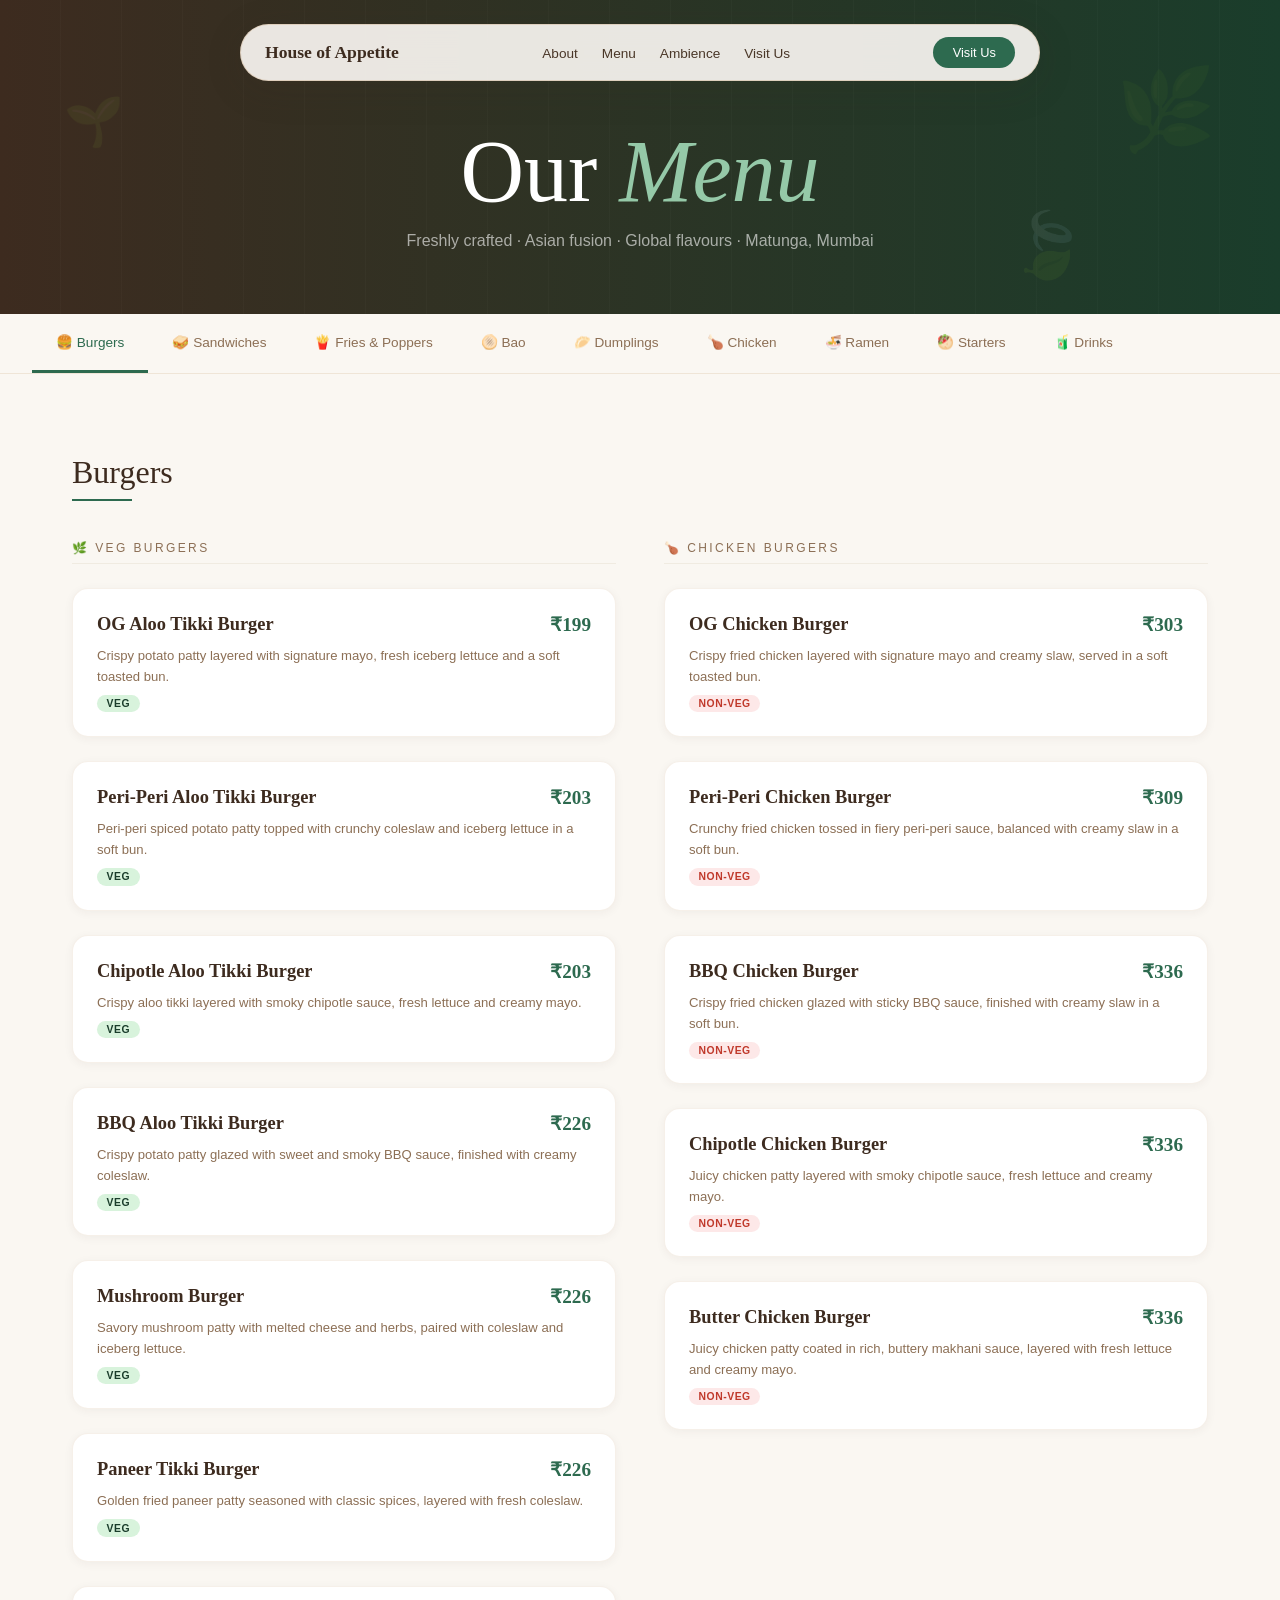
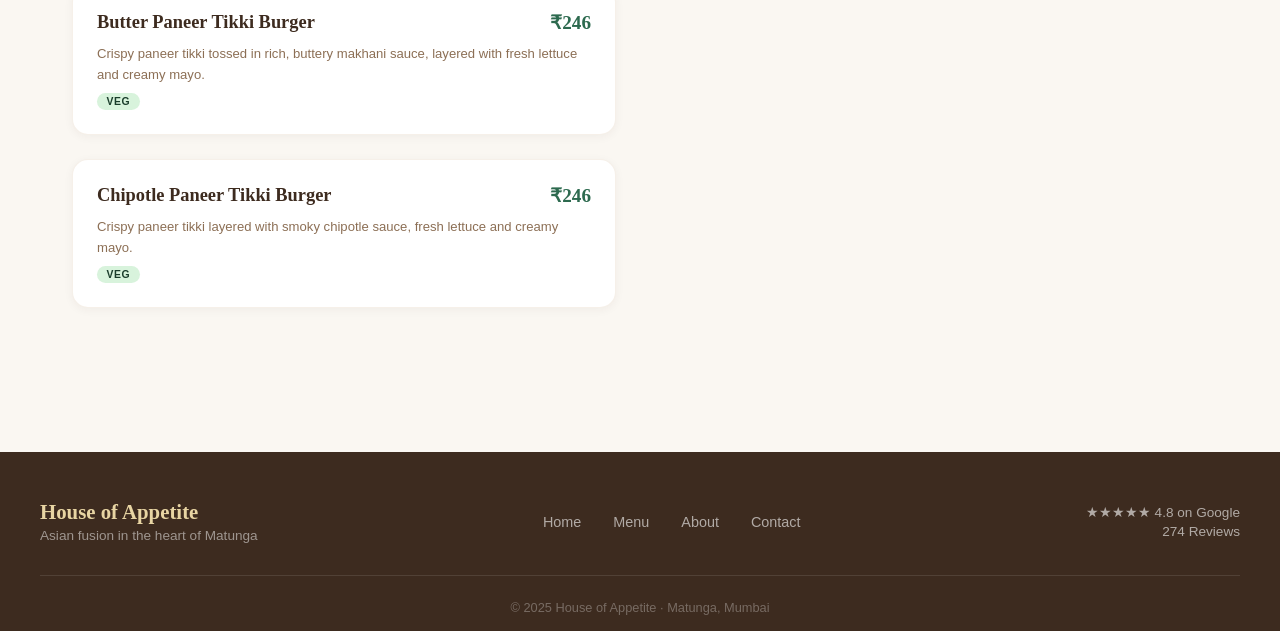
==== commit d31da0f4: "Fix CSS and JS paths" ====
--- a/menu.html
+++ b/menu.html
@@ -6,7 +6,7 @@
   <title>Menu · House of Appetite</title>
   <link rel="preconnect" href="https://fonts.googleapis.com">
   <link href="https://fonts.googleapis.com/css2?family=Cormorant+Garamond:ital,wght@0,300;0,400;0,600;1,300;1,400&family=DM+Sans:wght@300;400;500&display=swap" rel="stylesheet">
-  <link rel="stylesheet" href="style.css">
+  <link rel="stylesheet" href="css/style.css">
   <meta name="color-scheme" content="light">
 </head>
 <body>
@@ -443,6 +443,6 @@
     </div>
   </footer>
 
-  <script src="main.js"></script>
+  <script src="js/main.js"></script>
 </body>
 </html>
--- a/css/style.css
+++ b/css/style.css
@@ -0,0 +1,970 @@
+/* ===========================
+   HOUSE OF APPETITE — STYLES
+   Theme: Wood + Botanical Green
+   =========================== */
+
+:root {
+  color-scheme: light;
+  --wood-dark: #3d2b1f;
+  --wood-mid: #6b4226;
+  --wood-light: #c49a6c;
+  --wood-pale: #f5ede0;
+  --green-deep: #1a3d2b;
+  --green-mid: #2d6a4f;
+  --green-sage: #52796f;
+  --green-light: #95c9a8;
+  --green-pale: #d8f3dc;
+  --cream: #faf7f2;
+  --off-white: #f0ebe1;
+  --text-dark: #1c1209;
+  --text-mid: #4a3728;
+  --text-light: #8c6f55;
+  --gold: #c9a84c;
+  --gold-light: #e8d5a3;
+  --shadow-wood: rgba(61, 43, 31, 0.15);
+  --radius: 16px;
+  --radius-lg: 32px;
+  --radius-arch: 50% 50% 0 0 / 60% 60% 0 0;
+}
+
+*, *::before, *::after { box-sizing: border-box; margin: 0; padding: 0; }
+
+html { scroll-behavior: smooth; }
+
+body {
+  font-family: 'DM Sans', sans-serif;
+  background: var(--cream);
+  color: var(--text-dark);
+  overflow-x: hidden;
+  cursor: default;
+}
+
+/* ========== TYPOGRAPHY ========== */
+.section-label {
+  font-family: 'DM Sans', sans-serif;
+  font-size: 0.75rem;
+  font-weight: 500;
+  letter-spacing: 0.2em;
+  text-transform: uppercase;
+  color: var(--green-sage);
+  display: block;
+  margin-bottom: 0.75rem;
+}
+.section-label.light { color: var(--green-light); }
+.section-label.center { text-align: center; }
+
+.section-title {
+  font-family: 'Cormorant Garamond', serif;
+  font-size: clamp(2.2rem, 5vw, 3.5rem);
+  font-weight: 300;
+  line-height: 1.1;
+  color: var(--wood-dark);
+  margin-bottom: 1.5rem;
+}
+.section-title em {
+  font-style: italic;
+  color: var(--green-mid);
+}
+.section-title.center { text-align: center; }
+.section-title.light { color: var(--cream); }
+.section-title.light em { color: var(--green-light); }
+
+/* ========== BUTTONS ========== */
+.btn {
+  display: inline-flex;
+  align-items: center;
+  gap: 0.5rem;
+  padding: 0.85rem 2rem;
+  border-radius: 100px;
+  font-family: 'DM Sans', sans-serif;
+  font-size: 0.9rem;
+  font-weight: 500;
+  text-decoration: none;
+  transition: all 0.3s ease;
+  cursor: pointer;
+  border: none;
+}
+.btn-primary {
+  background: var(--green-mid);
+  color: white;
+  box-shadow: 0 4px 20px rgba(45, 106, 79, 0.3);
+}
+.btn-primary:hover {
+  background: var(--green-deep);
+  transform: translateY(-2px);
+  box-shadow: 0 8px 30px rgba(45, 106, 79, 0.4);
+}
+.btn-ghost {
+  background: transparent;
+  color: var(--wood-dark);
+  border: 1.5px solid var(--wood-light);
+}
+.btn-ghost:hover {
+  background: var(--wood-pale);
+  transform: translateY(-2px);
+}
+
+/* ========== CONTAINER ========== */
+.container {
+  max-width: 1200px;
+  margin: 0 auto;
+  padding: 0 2rem;
+}
+
+/* ========== NAVIGATION ========== */
+.nav {
+  position: fixed;
+  top: 1.5rem;
+  left: 50%;
+  transform: translateX(-50%);
+  z-index: 1000;
+  display: flex;
+  align-items: center;
+  gap: 2rem;
+  background: rgba(250, 247, 242, 0.92);
+  backdrop-filter: blur(20px);
+  border: 1px solid rgba(196, 154, 108, 0.3);
+  border-radius: 100px;
+  padding: 0.75rem 1.5rem;
+  box-shadow: 0 8px 40px rgba(61, 43, 31, 0.12);
+  transition: all 0.4s ease;
+  width: min(90vw, 800px);
+}
+.nav.scrolled {
+  background: rgba(250, 247, 242, 0.98);
+  box-shadow: 0 8px 40px rgba(61, 43, 31, 0.2);
+}
+.logo-text {
+  font-family: 'Cormorant Garamond', serif;
+  font-size: 1.1rem;
+  font-weight: 600;
+  color: var(--wood-dark);
+  white-space: nowrap;
+}
+.nav-links {
+  display: flex;
+  list-style: none;
+  gap: 1.5rem;
+  flex: 1;
+  justify-content: center;
+}
+.nav-links a {
+  text-decoration: none;
+  font-size: 0.85rem;
+  color: var(--text-mid);
+  transition: color 0.2s;
+  font-weight: 400;
+}
+.nav-links a:hover { color: var(--green-mid); }
+.nav-cta {
+  font-size: 0.8rem;
+  padding: 0.5rem 1.2rem;
+  background: var(--green-mid);
+  color: white;
+  border-radius: 100px;
+  text-decoration: none;
+  font-weight: 500;
+  transition: all 0.3s;
+  white-space: nowrap;
+}
+.nav-cta:hover { background: var(--green-deep); }
+.nav-hamburger {
+  display: none;
+  background: none;
+  border: none;
+  font-size: 1.4rem;
+  cursor: pointer;
+  color: var(--wood-dark);
+}
+
+/* ========== HERO ========== */
+.hero {
+  min-height: 100vh;
+  display: flex;
+  align-items: center;
+  position: relative;
+  overflow: hidden;
+  background: linear-gradient(135deg, var(--cream) 0%, var(--off-white) 50%, var(--green-pale) 100%);
+  padding: 8rem 2rem 4rem;
+}
+
+.hero-bg {
+  position: absolute;
+  inset: 0;
+  overflow: hidden;
+  pointer-events: none;
+}
+
+/* Wood grain texture overlay */
+.hero-bg::before {
+  content: '';
+  position: absolute;
+  inset: 0;
+  background:
+    repeating-linear-gradient(
+      90deg,
+      transparent 0px,
+      transparent 80px,
+      rgba(196, 154, 108, 0.04) 80px,
+      rgba(196, 154, 108, 0.04) 82px
+    );
+}
+
+.leaf {
+  position: absolute;
+  font-size: clamp(3rem, 8vw, 7rem);
+  opacity: 0.12;
+  animation: floatLeaf 8s ease-in-out infinite;
+  user-select: none;
+}
+.leaf-1 { top: 10%; right: 5%; animation-delay: 0s; }
+.leaf-2 { top: 30%; right: 15%; animation-delay: 1.5s; font-size: clamp(2rem, 5vw, 4rem); }
+.leaf-3 { bottom: 20%; right: 8%; animation-delay: 3s; }
+.leaf-4 { top: 15%; left: 5%; animation-delay: 2s; font-size: clamp(2rem, 4vw, 3rem); }
+.leaf-5 { bottom: 30%; left: 10%; animation-delay: 4s; font-size: clamp(4rem, 10vw, 9rem); }
+
+@keyframes floatLeaf {
+  0%, 100% { transform: translateY(0) rotate(0deg); opacity: 0.12; }
+  25% { transform: translateY(-20px) rotate(5deg); opacity: 0.18; }
+  50% { transform: translateY(-10px) rotate(-3deg); opacity: 0.14; }
+  75% { transform: translateY(-25px) rotate(8deg); opacity: 0.16; }
+}
+
+.hero-content {
+  position: relative;
+  z-index: 2;
+  max-width: 680px;
+  animation: heroReveal 1s ease 0.2s both;
+}
+
+@keyframes heroReveal {
+  from { opacity: 0; transform: translateY(40px); }
+  to { opacity: 1; transform: translateY(0); }
+}
+
+.hero-eyebrow {
+  font-size: 0.75rem;
+  letter-spacing: 0.25em;
+  text-transform: uppercase;
+  color: var(--green-sage);
+  margin-bottom: 1.5rem;
+  font-weight: 500;
+}
+
+.hero-title {
+  font-family: 'Cormorant Garamond', serif;
+  font-size: clamp(3.5rem, 9vw, 7rem);
+  font-weight: 300;
+  line-height: 1;
+  color: var(--wood-dark);
+  margin-bottom: 1.5rem;
+}
+.hero-title em {
+  font-style: italic;
+  color: var(--green-mid);
+}
+
+.hero-sub {
+  font-size: 1.1rem;
+  color: var(--text-light);
+  margin-bottom: 2.5rem;
+  font-weight: 300;
+  max-width: 400px;
+  line-height: 1.6;
+}
+
+.hero-actions {
+  display: flex;
+  gap: 1rem;
+  flex-wrap: wrap;
+  margin-bottom: 2rem;
+}
+
+.hero-rating {
+  display: flex;
+  align-items: center;
+  gap: 0.75rem;
+}
+.stars { color: var(--gold); font-size: 1.1rem; }
+.rating-text { font-size: 0.85rem; color: var(--text-light); }
+
+.hero-scroll {
+  position: absolute;
+  bottom: 2rem;
+  left: 2rem;
+  display: flex;
+  flex-direction: column;
+  align-items: center;
+  gap: 0.5rem;
+  z-index: 2;
+}
+.hero-scroll span {
+  font-size: 0.7rem;
+  letter-spacing: 0.2em;
+  text-transform: uppercase;
+  color: var(--text-light);
+  writing-mode: vertical-rl;
+}
+.scroll-line {
+  width: 1px;
+  height: 60px;
+  background: linear-gradient(to bottom, var(--wood-light), transparent);
+  animation: scrollPulse 2s ease infinite;
+}
+@keyframes scrollPulse {
+  0%, 100% { opacity: 0.4; transform: scaleY(1); }
+  50% { opacity: 1; transform: scaleY(1.2); }
+}
+
+/* ========== ANTIGRAVITY BADGE ========== */
+.float-badge {
+  position: fixed;
+  right: 2rem;
+  top: 50%;
+  transform: translateY(-50%);
+  z-index: 500;
+}
+.badge-inner {
+  background: var(--green-deep);
+  color: white;
+  width: 80px;
+  height: 80px;
+  border-radius: 50%;
+  display: flex;
+  flex-direction: column;
+  align-items: center;
+  justify-content: center;
+  gap: 2px;
+  box-shadow: 0 8px 30px rgba(26, 61, 43, 0.4);
+  cursor: pointer;
+  transition: transform 0.3s ease;
+}
+.badge-inner:hover { transform: scale(1.1); }
+.badge-icon { font-size: 1.5rem; }
+.badge-text {
+  font-size: 0.5rem;
+  text-align: center;
+  letter-spacing: 0.05em;
+  font-weight: 600;
+  text-transform: uppercase;
+  line-height: 1.2;
+}
+
+/* ========== ANTIGRAVITY ANIMATION ========== */
+.antigravity {
+  animation: antigrav 4s ease-in-out infinite;
+}
+@keyframes antigrav {
+  0%, 100% { transform: translateY(-50%) translateY(0px); }
+  50% { transform: translateY(-50%) translateY(-15px); }
+}
+
+.antigravity-card {
+  transition: transform 0.4s ease, box-shadow 0.4s ease;
+  animation: cardFloat var(--delay, 0s) ease-in-out infinite;
+  animation-duration: 5s;
+  animation-delay: var(--delay, 0s);
+}
+.antigravity-card:hover {
+  transform: translateY(-12px) !important;
+  box-shadow: 0 20px 50px rgba(61, 43, 31, 0.2);
+}
+@keyframes cardFloat {
+  0%, 100% { transform: translateY(0); }
+  50% { transform: translateY(-8px); }
+}
+
+.antigravity-subtle {
+  transition: transform 0.3s ease;
+}
+.antigravity-subtle:hover {
+  transform: translateX(6px);
+}
+
+/* ========== ABOUT ========== */
+.about {
+  padding: 8rem 2rem;
+  max-width: 1200px;
+  margin: 0 auto;
+}
+.about-grid {
+  display: grid;
+  grid-template-columns: 1fr 1.4fr;
+  gap: 5rem;
+  align-items: center;
+}
+.wood-panel {
+  background: linear-gradient(145deg, var(--wood-mid), var(--wood-dark));
+  border-radius: var(--radius-lg);
+  padding: 3rem 2rem;
+  min-height: 400px;
+  display: flex;
+  align-items: center;
+  justify-content: center;
+  position: relative;
+  overflow: hidden;
+  box-shadow: 0 20px 60px rgba(61, 43, 31, 0.3);
+}
+.wood-panel::before {
+  content: '';
+  position: absolute;
+  inset: 0;
+  background: repeating-linear-gradient(
+    0deg,
+    transparent 0px,
+    transparent 6px,
+    rgba(255,255,255,0.03) 6px,
+    rgba(255,255,255,0.03) 7px
+  );
+}
+.arched-window {
+  width: 180px;
+  height: 240px;
+  background: var(--green-pale);
+  border-radius: 50% 50% 0 0 / 60% 60% 0 0;
+  overflow: hidden;
+  display: flex;
+  align-items: center;
+  justify-content: center;
+  position: relative;
+  box-shadow: inset 0 -10px 30px rgba(45, 106, 79, 0.2);
+}
+.arch-inner {
+  display: flex;
+  flex-direction: column;
+  align-items: center;
+  gap: 0.5rem;
+  animation: archFloat 6s ease-in-out infinite;
+}
+.arch-emoji { font-size: 2rem; display: block; }
+@keyframes archFloat {
+  0%, 100% { transform: translateY(0); }
+  50% { transform: translateY(-8px); }
+}
+
+.about-body {
+  font-size: 1rem;
+  line-height: 1.8;
+  color: var(--text-mid);
+  margin-bottom: 1rem;
+}
+.about-stats {
+  display: flex;
+  gap: 2rem;
+  margin-top: 2.5rem;
+  padding-top: 2rem;
+  border-top: 1px solid var(--wood-pale);
+}
+.stat { text-align: center; }
+.stat-num {
+  display: block;
+  font-family: 'Cormorant Garamond', serif;
+  font-size: 2rem;
+  font-weight: 600;
+  color: var(--green-mid);
+}
+.stat-label {
+  font-size: 0.75rem;
+  color: var(--text-light);
+  text-transform: uppercase;
+  letter-spacing: 0.1em;
+}
+
+/* ========== CATEGORIES ========== */
+.categories {
+  padding: 6rem 2rem;
+  background: var(--off-white);
+}
+.cat-grid {
+  display: grid;
+  grid-template-columns: repeat(3, 1fr);
+  gap: 1.5rem;
+  margin-top: 3rem;
+}
+.cat-card {
+  background: white;
+  border-radius: var(--radius);
+  padding: 2rem 1.5rem;
+  text-decoration: none;
+  color: var(--text-dark);
+  border: 1px solid rgba(196, 154, 108, 0.2);
+  display: flex;
+  flex-direction: column;
+  gap: 0.5rem;
+  position: relative;
+  transition: box-shadow 0.3s ease;
+  box-shadow: 0 2px 12px rgba(61, 43, 31, 0.06);
+}
+.cat-card:hover { box-shadow: 0 12px 40px rgba(45, 106, 79, 0.15); }
+.cat-emoji { font-size: 2.5rem; margin-bottom: 0.5rem; }
+.cat-card h3 {
+  font-family: 'Cormorant Garamond', serif;
+  font-size: 1.3rem;
+  font-weight: 600;
+  color: var(--wood-dark);
+}
+.cat-card p { font-size: 0.85rem; color: var(--text-light); }
+.cat-arrow {
+  position: absolute;
+  top: 1.5rem;
+  right: 1.5rem;
+  font-size: 1.2rem;
+  color: var(--green-mid);
+  transition: transform 0.3s ease;
+}
+.cat-card:hover .cat-arrow { transform: translateX(4px); }
+
+/* ========== TICKER ========== */
+.ticker-wrap {
+  background: var(--green-deep);
+  padding: 1rem 0;
+  overflow: hidden;
+  white-space: nowrap;
+}
+.ticker {
+  display: inline-flex;
+  gap: 3rem;
+  animation: tickerScroll 30s linear infinite;
+}
+.ticker span {
+  font-family: 'Cormorant Garamond', serif;
+  font-size: 1.1rem;
+  font-style: italic;
+  color: var(--green-light);
+  font-weight: 300;
+}
+@keyframes tickerScroll {
+  from { transform: translateX(0); }
+  to { transform: translateX(-50%); }
+}
+
+/* ========== FEATURED DISHES ========== */
+.featured {
+  padding: 8rem 2rem;
+  max-width: 1200px;
+  margin: 0 auto;
+}
+.dish-list {
+  margin-top: 3rem;
+  display: flex;
+  flex-direction: column;
+  gap: 0;
+}
+.dish-item {
+  display: grid;
+  grid-template-columns: 3rem 1fr auto auto;
+  gap: 1.5rem;
+  align-items: center;
+  padding: 1.5rem 0;
+  border-bottom: 1px solid rgba(196, 154, 108, 0.2);
+  cursor: pointer;
+  transition: background 0.2s, padding 0.2s;
+}
+.dish-item:hover {
+  background: var(--off-white);
+  padding-left: 1rem;
+  padding-right: 1rem;
+  margin: 0 -1rem;
+  border-radius: var(--radius);
+}
+.dish-num {
+  font-family: 'Cormorant Garamond', serif;
+  font-size: 0.85rem;
+  color: var(--text-light);
+  font-weight: 300;
+}
+.dish-info h3 {
+  font-family: 'Cormorant Garamond', serif;
+  font-size: 1.3rem;
+  font-weight: 600;
+  color: var(--wood-dark);
+  margin-bottom: 0.25rem;
+}
+.dish-info p { font-size: 0.85rem; color: var(--text-light); }
+.dish-price {
+  font-family: 'Cormorant Garamond', serif;
+  font-size: 1.4rem;
+  font-weight: 600;
+  color: var(--green-mid);
+}
+.dish-tag {
+  font-size: 0.7rem;
+  padding: 0.3rem 0.75rem;
+  background: var(--green-pale);
+  color: var(--green-deep);
+  border-radius: 100px;
+  font-weight: 500;
+  letter-spacing: 0.05em;
+  white-space: nowrap;
+}
+.featured-cta {
+  margin-top: 3rem;
+  text-align: center;
+}
+
+/* ========== AMBIENCE ========== */
+.ambience {
+  background: linear-gradient(135deg, var(--green-deep) 0%, var(--wood-dark) 100%);
+  padding: 8rem 2rem;
+  position: relative;
+  overflow: hidden;
+}
+.ambience::before {
+  content: '';
+  position: absolute;
+  inset: 0;
+  background: repeating-linear-gradient(
+    45deg,
+    transparent 0px,
+    transparent 40px,
+    rgba(255,255,255,0.02) 40px,
+    rgba(255,255,255,0.02) 41px
+  );
+}
+.ambience-inner {
+  max-width: 1200px;
+  margin: 0 auto;
+  display: grid;
+  grid-template-columns: 1.2fr 1fr;
+  gap: 5rem;
+  align-items: center;
+  position: relative;
+  z-index: 1;
+}
+.ambience-body {
+  color: rgba(255,255,255,0.75);
+  line-height: 1.8;
+  margin-bottom: 2rem;
+}
+.ambience-features {
+  display: grid;
+  grid-template-columns: 1fr 1fr;
+  gap: 1rem;
+}
+.af-item {
+  display: flex;
+  align-items: center;
+  gap: 0.75rem;
+  color: var(--green-light);
+  font-size: 0.9rem;
+}
+.af-icon { font-size: 1.2rem; }
+
+.ambience-visual {
+  display: flex;
+  flex-direction: column;
+  gap: 1.5rem;
+}
+.av-card {
+  background: rgba(255,255,255,0.08);
+  border: 1px solid rgba(255,255,255,0.1);
+  border-radius: var(--radius);
+  padding: 2rem;
+  display: flex;
+  flex-direction: column;
+  align-items: center;
+  gap: 1rem;
+  backdrop-filter: blur(10px);
+  text-align: center;
+}
+.av-card p { color: rgba(255,255,255,0.6); font-size: 0.85rem; }
+.av-arch {
+  display: flex;
+  gap: 0.5rem;
+  animation: archFloat 5s ease-in-out infinite;
+}
+.av-card-2 { animation: archFloat 5s ease-in-out 2s infinite; }
+
+/* ========== CONTACT ========== */
+.contact {
+  padding: 8rem 2rem;
+}
+.contact-grid {
+  display: grid;
+  grid-template-columns: 1.2fr 1fr;
+  gap: 5rem;
+  align-items: start;
+}
+.contact-details {
+  display: flex;
+  flex-direction: column;
+  gap: 1.5rem;
+  margin-top: 2rem;
+}
+.cd-row {
+  display: flex;
+  gap: 1rem;
+  align-items: flex-start;
+}
+.cd-icon { font-size: 1.3rem; flex-shrink: 0; margin-top: 0.1rem; }
+.cd-row strong { display: block; font-weight: 600; margin-bottom: 0.3rem; color: var(--wood-dark); }
+.cd-row p { color: var(--text-mid); font-size: 0.9rem; line-height: 1.6; }
+
+.map-placeholder {
+  background: linear-gradient(145deg, var(--green-pale), var(--off-white));
+  border-radius: var(--radius-lg);
+  min-height: 350px;
+  display: flex;
+  align-items: center;
+  justify-content: center;
+  border: 2px dashed rgba(82, 121, 111, 0.3);
+  position: relative;
+  overflow: hidden;
+}
+.map-frame {
+  text-align: center;
+  display: flex;
+  flex-direction: column;
+  align-items: center;
+  gap: 1rem;
+}
+.map-pin {
+  font-size: 3rem;
+  display: block;
+}
+.map-label {
+  font-family: 'Cormorant Garamond', serif;
+  font-size: 1.4rem;
+  font-weight: 600;
+  color: var(--wood-dark);
+}
+.map-sub { font-size: 0.85rem; color: var(--text-light); }
+
+/* ========== FOOTER ========== */
+.footer {
+  background: var(--wood-dark);
+  padding: 3rem 2rem 1rem;
+}
+.footer-inner {
+  max-width: 1200px;
+  margin: 0 auto;
+  display: flex;
+  align-items: center;
+  justify-content: space-between;
+  flex-wrap: wrap;
+  gap: 2rem;
+  padding-bottom: 2rem;
+  border-bottom: 1px solid rgba(255,255,255,0.1);
+}
+.footer-brand .logo-text { color: var(--gold-light); font-size: 1.3rem; }
+.footer-brand p { color: rgba(255,255,255,0.5); font-size: 0.85rem; margin-top: 0.25rem; }
+.footer-links {
+  display: flex;
+  gap: 2rem;
+}
+.footer-links a {
+  text-decoration: none;
+  color: rgba(255,255,255,0.6);
+  font-size: 0.9rem;
+  transition: color 0.2s;
+}
+.footer-links a:hover { color: var(--gold-light); }
+.footer-rating {
+  display: flex;
+  flex-direction: column;
+  align-items: flex-end;
+  gap: 0.25rem;
+  color: rgba(255,255,255,0.6);
+  font-size: 0.85rem;
+}
+.footer-bottom {
+  max-width: 1200px;
+  margin: 1.5rem auto 0;
+  text-align: center;
+  color: rgba(255,255,255,0.3);
+  font-size: 0.8rem;
+}
+
+/* ========== MOBILE NAV ========== */
+@media (max-width: 768px) {
+  .nav-links, .nav-cta { display: none; }
+  .nav-hamburger { display: block; }
+  .nav { padding: 0.75rem 1.25rem; }
+
+  .hero-title { font-size: clamp(2.8rem, 12vw, 5rem); }
+  .about-grid { grid-template-columns: 1fr; gap: 3rem; }
+  .cat-grid { grid-template-columns: repeat(2, 1fr); }
+  .ambience-inner { grid-template-columns: 1fr; }
+  .contact-grid { grid-template-columns: 1fr; }
+  .dish-item { grid-template-columns: 2.5rem 1fr auto; }
+  .dish-tag { display: none; }
+  .float-badge { display: none; }
+  .footer-inner { flex-direction: column; align-items: flex-start; }
+  .footer-rating { align-items: flex-start; }
+}
+@media (max-width: 480px) {
+  .cat-grid { grid-template-columns: 1fr; }
+  .about-stats { gap: 1rem; }
+}
+
+/* ========== MENU PAGE SPECIFICS ========== */
+.menu-hero {
+  background: linear-gradient(to right, var(--wood-dark), var(--green-deep));
+  padding: 8rem 2rem 4rem;
+  text-align: center;
+  color: white;
+  position: relative;
+  overflow: hidden;
+}
+.menu-hero::before {
+  content: '';
+  position: absolute;
+  inset: 0;
+  background: repeating-linear-gradient(
+    90deg,
+    transparent 0px,
+    transparent 60px,
+    rgba(255,255,255,0.02) 60px,
+    rgba(255,255,255,0.02) 61px
+  );
+}
+.menu-hero h1 {
+  font-family: 'Cormorant Garamond', serif;
+  font-size: clamp(3rem, 8vw, 5.5rem);
+  font-weight: 300;
+  line-height: 1;
+  position: relative;
+}
+.menu-hero h1 em { color: var(--green-light); font-style: italic; }
+.menu-hero p { color: rgba(255,255,255,0.6); margin-top: 1rem; font-size: 1rem; position: relative; }
+
+.menu-tabs {
+  position: sticky;
+  top: 0;
+  z-index: 100;
+  background: var(--cream);
+  border-bottom: 1px solid rgba(196, 154, 108, 0.2);
+  padding: 0 2rem;
+  overflow-x: auto;
+  white-space: nowrap;
+  scrollbar-width: none;
+}
+.menu-tabs::-webkit-scrollbar { display: none; }
+.menu-tabs-inner {
+  display: inline-flex;
+  gap: 0;
+  max-width: 1200px;
+  margin: 0 auto;
+}
+.tab-btn {
+  padding: 1.25rem 1.5rem;
+  background: none;
+  border: none;
+  font-family: 'DM Sans', sans-serif;
+  font-size: 0.85rem;
+  font-weight: 500;
+  color: var(--text-light);
+  cursor: pointer;
+  border-bottom: 3px solid transparent;
+  transition: all 0.2s;
+  white-space: nowrap;
+}
+.tab-btn.active, .tab-btn:hover {
+  color: var(--green-mid);
+  border-bottom-color: var(--green-mid);
+}
+
+.menu-section {
+  padding: 5rem 2rem;
+  max-width: 1200px;
+  margin: 0 auto;
+  display: none;
+}
+.menu-section.active { display: block; }
+
+.menu-category-title {
+  font-family: 'Cormorant Garamond', serif;
+  font-size: 2rem;
+  font-weight: 300;
+  color: var(--wood-dark);
+  margin-bottom: 0.5rem;
+}
+.menu-category-title em { color: var(--green-mid); font-style: italic; }
+.menu-divider {
+  width: 60px;
+  height: 2px;
+  background: var(--green-mid);
+  margin-bottom: 2.5rem;
+}
+
+.menu-grid {
+  display: grid;
+  grid-template-columns: repeat(2, 1fr);
+  gap: 1.5rem;
+}
+.menu-card {
+  background: white;
+  border-radius: var(--radius);
+  padding: 1.5rem;
+  border: 1px solid rgba(196, 154, 108, 0.15);
+  display: flex;
+  flex-direction: column;
+  gap: 0.5rem;
+  box-shadow: 0 2px 10px rgba(61, 43, 31, 0.05);
+  transition: transform 0.3s, box-shadow 0.3s;
+}
+.menu-card:hover {
+  transform: translateY(-4px);
+  box-shadow: 0 12px 30px rgba(61, 43, 31, 0.1);
+}
+.menu-card-header {
+  display: flex;
+  justify-content: space-between;
+  align-items: flex-start;
+  gap: 1rem;
+}
+.menu-card-name {
+  font-family: 'Cormorant Garamond', serif;
+  font-size: 1.15rem;
+  font-weight: 600;
+  color: var(--wood-dark);
+  line-height: 1.3;
+}
+.menu-card-price {
+  font-family: 'Cormorant Garamond', serif;
+  font-size: 1.2rem;
+  font-weight: 600;
+  color: var(--green-mid);
+  white-space: nowrap;
+  flex-shrink: 0;
+}
+.menu-card-desc {
+  font-size: 0.82rem;
+  color: var(--text-light);
+  line-height: 1.6;
+}
+.menu-card-tag {
+  align-self: flex-start;
+  font-size: 0.65rem;
+  padding: 0.2rem 0.6rem;
+  background: var(--green-pale);
+  color: var(--green-deep);
+  border-radius: 100px;
+  font-weight: 600;
+  letter-spacing: 0.05em;
+  text-transform: uppercase;
+}
+.menu-card-tag.nonveg {
+  background: #fde8e8;
+  color: #c0392b;
+}
+
+.section-sub-grid {
+  display: grid;
+  grid-template-columns: 1fr 1fr;
+  gap: 3rem;
+}
+.sub-label {
+  font-size: 0.75rem;
+  letter-spacing: 0.2em;
+  text-transform: uppercase;
+  color: var(--text-light);
+  margin-bottom: 1.5rem;
+  padding-bottom: 0.5rem;
+  border-bottom: 1px solid var(--off-white);
+}
+
+@media (max-width: 768px) {
+  .menu-grid { grid-template-columns: 1fr; }
+  .section-sub-grid { grid-template-columns: 1fr; gap: 2rem; }
+}
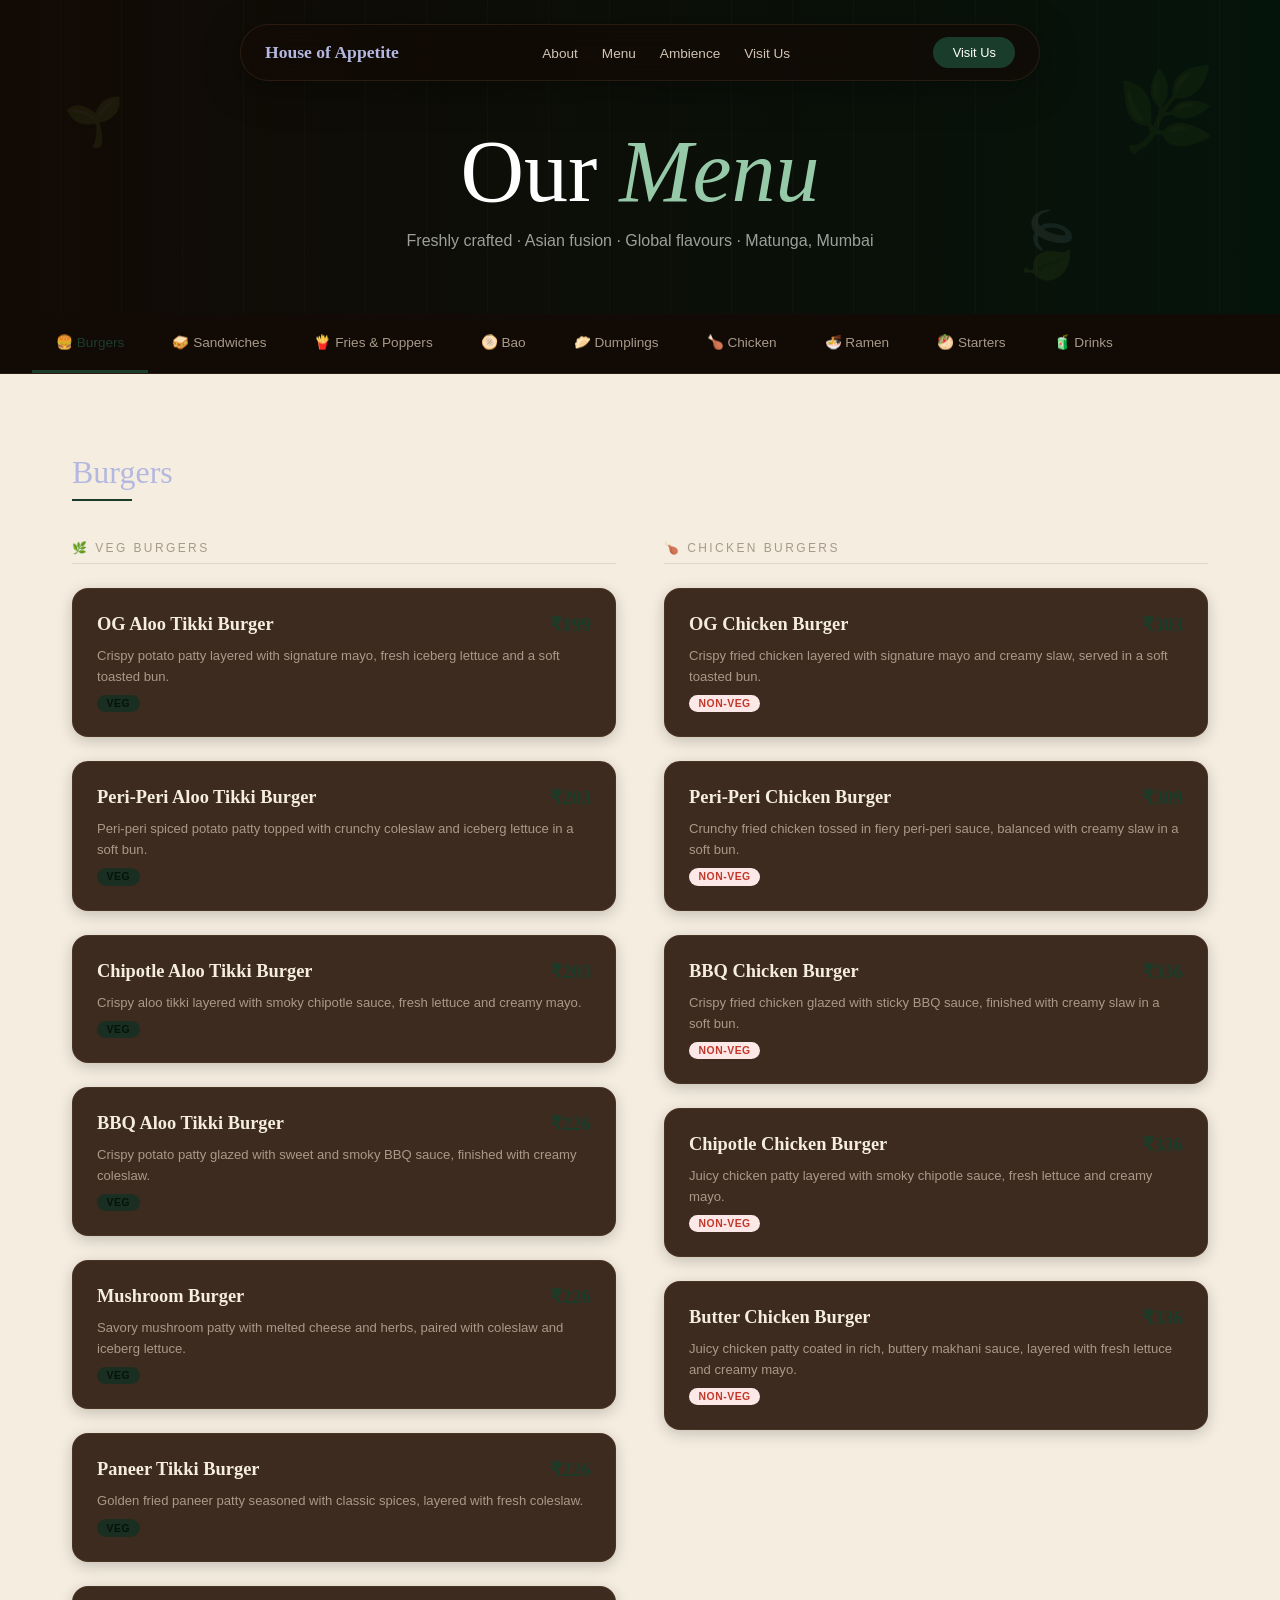
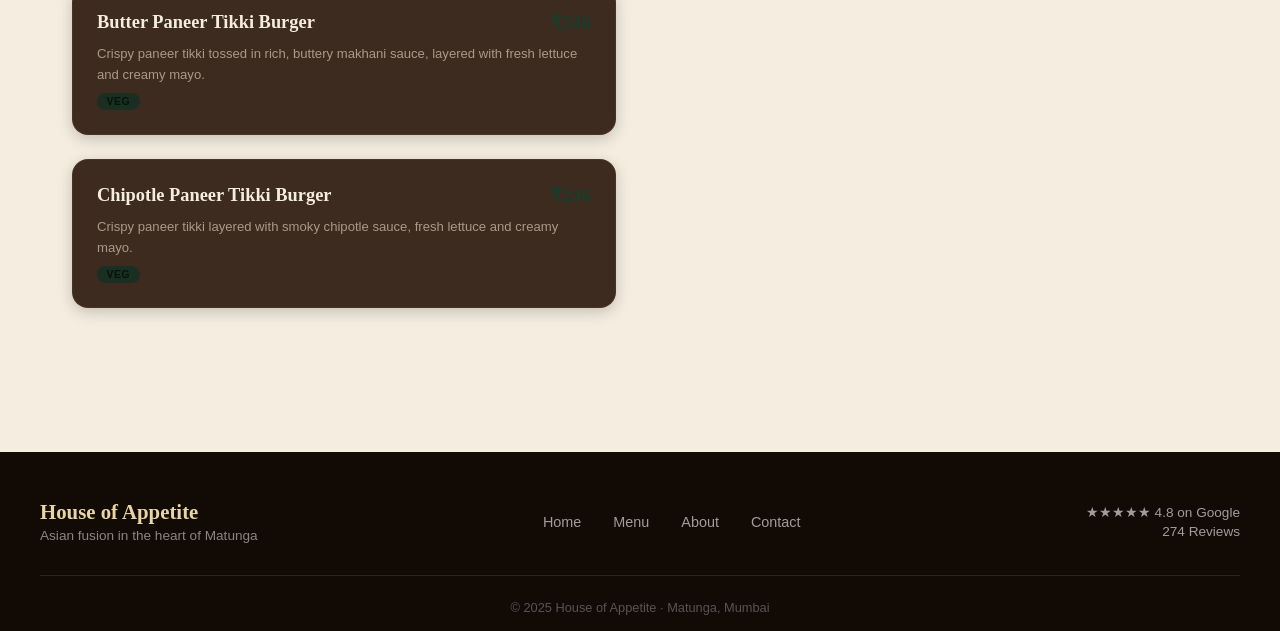
==== commit 4401d365: "Switch to premium dark theme" ====
--- a/menu.html
+++ b/menu.html
@@ -7,7 +7,7 @@
   <link rel="preconnect" href="https://fonts.googleapis.com">
   <link href="https://fonts.googleapis.com/css2?family=Cormorant+Garamond:ital,wght@0,300;0,400;0,600;1,300;1,400&family=DM+Sans:wght@300;400;500&display=swap" rel="stylesheet">
   <link rel="stylesheet" href="css/style.css">
-  <meta name="color-scheme" content="light">
+  <meta name="color-scheme" content="dark">
 </head>
 <body>
 
--- a/css/style.css
+++ b/css/style.css
@@ -4,27 +4,27 @@
    =========================== */
 
 :root {
-  color-scheme: light;
-  --wood-dark: #3d2b1f;
-  --wood-mid: #6b4226;
-  --wood-light: #c49a6c;
-  --wood-pale: #f5ede0;
-  --green-deep: #1a3d2b;
-  --green-mid: #2d6a4f;
+  color-scheme: dark;
+  --wood-dark: #120a05;
+  --wood-mid: #2d1b10;
+  --wood-light: #8b6540;
+  --wood-pale: #3d2b1f;
+  --green-deep: #05140b;
+  --green-mid: #1a3d2b;
   --green-sage: #52796f;
   --green-light: #95c9a8;
-  --green-pale: #d8f3dc;
-  --cream: #faf7f2;
-  --off-white: #f0ebe1;
-  --text-dark: #1c1209;
-  --text-mid: #4a3728;
-  --text-light: #8c6f55;
+  --green-pale: #1a2e22;
+  --cream: #f5ede0;
+  --off-white: #e0d8cc;
+  --text-dark: #f5ede0;
+  --text-mid: #d1c5b5;
+  --text-light: #a89a8a;
   --gold: #c9a84c;
   --gold-light: #e8d5a3;
-  --shadow-wood: rgba(61, 43, 31, 0.15);
+  --accent-blue: #b4b8e0;
+  --shadow-dark: rgba(0, 0, 0, 0.4);
   --radius: 16px;
   --radius-lg: 32px;
-  --radius-arch: 50% 50% 0 0 / 60% 60% 0 0;
 }
 
 *, *::before, *::after { box-sizing: border-box; margin: 0; padding: 0; }
@@ -121,24 +121,24 @@
   display: flex;
   align-items: center;
   gap: 2rem;
-  background: rgba(250, 247, 242, 0.92);
+  background: rgba(18, 10, 5, 0.8);
   backdrop-filter: blur(20px);
-  border: 1px solid rgba(196, 154, 108, 0.3);
+  border: 1px solid rgba(139, 101, 64, 0.2);
   border-radius: 100px;
   padding: 0.75rem 1.5rem;
-  box-shadow: 0 8px 40px rgba(61, 43, 31, 0.12);
+  box-shadow: 0 8px 40px rgba(0, 0, 0, 0.3);
   transition: all 0.4s ease;
   width: min(90vw, 800px);
 }
 .nav.scrolled {
-  background: rgba(250, 247, 242, 0.98);
-  box-shadow: 0 8px 40px rgba(61, 43, 31, 0.2);
+  background: rgba(18, 10, 5, 0.95);
+  box-shadow: 0 8px 40px rgba(0, 0, 0, 0.5);
 }
 .logo-text {
   font-family: 'Cormorant Garamond', serif;
   font-size: 1.1rem;
   font-weight: 600;
-  color: var(--wood-dark);
+  color: var(--accent-blue);
   white-space: nowrap;
 }
 .nav-links {
@@ -184,7 +184,7 @@
   align-items: center;
   position: relative;
   overflow: hidden;
-  background: linear-gradient(135deg, var(--cream) 0%, var(--off-white) 50%, var(--green-pale) 100%);
+  background: linear-gradient(135deg, #1c1209 0%, #0a1f14 100%);
   padding: 8rem 2rem 4rem;
 }
 
@@ -256,12 +256,12 @@
   font-size: clamp(3.5rem, 9vw, 7rem);
   font-weight: 300;
   line-height: 1;
-  color: var(--wood-dark);
+  color: var(--accent-blue);
   margin-bottom: 1.5rem;
 }
 .hero-title em {
   font-style: italic;
-  color: var(--green-mid);
+  color: var(--green-light);
 }
 
 .hero-sub {
@@ -473,7 +473,7 @@
 /* ========== CATEGORIES ========== */
 .categories {
   padding: 6rem 2rem;
-  background: var(--off-white);
+  background: var(--green-pale);
 }
 .cat-grid {
   display: grid;
@@ -482,18 +482,18 @@
   margin-top: 3rem;
 }
 .cat-card {
-  background: white;
+  background: var(--wood-pale);
   border-radius: var(--radius);
   padding: 2rem 1.5rem;
   text-decoration: none;
   color: var(--text-dark);
-  border: 1px solid rgba(196, 154, 108, 0.2);
+  border: 1px solid rgba(139, 101, 64, 0.2);
   display: flex;
   flex-direction: column;
   gap: 0.5rem;
   position: relative;
-  transition: box-shadow 0.3s ease;
-  box-shadow: 0 2px 12px rgba(61, 43, 31, 0.06);
+  transition: all 0.3s ease;
+  box-shadow: 0 4px 20px rgba(0, 0, 0, 0.2);
 }
 .cat-card:hover { box-shadow: 0 12px 40px rgba(45, 106, 79, 0.15); }
 .cat-emoji { font-size: 2.5rem; margin-bottom: 0.5rem; }
@@ -501,7 +501,7 @@
   font-family: 'Cormorant Garamond', serif;
   font-size: 1.3rem;
   font-weight: 600;
-  color: var(--wood-dark);
+  color: var(--accent-blue);
 }
 .cat-card p { font-size: 0.85rem; color: var(--text-light); }
 .cat-arrow {
@@ -561,7 +561,7 @@
   transition: background 0.2s, padding 0.2s;
 }
 .dish-item:hover {
-  background: var(--off-white);
+  background: var(--wood-pale);
   padding-left: 1rem;
   padding-right: 1rem;
   margin: 0 -1rem;
@@ -577,7 +577,7 @@
   font-family: 'Cormorant Garamond', serif;
   font-size: 1.3rem;
   font-weight: 600;
-  color: var(--wood-dark);
+  color: var(--text-dark);
   margin-bottom: 0.25rem;
 }
 .dish-info p { font-size: 0.85rem; color: var(--text-light); }
@@ -832,8 +832,8 @@
   position: sticky;
   top: 0;
   z-index: 100;
-  background: var(--cream);
-  border-bottom: 1px solid rgba(196, 154, 108, 0.2);
+  background: var(--wood-dark);
+  border-bottom: 1px solid rgba(139, 101, 64, 0.2);
   padding: 0 2rem;
   overflow-x: auto;
   white-space: nowrap;
@@ -876,7 +876,7 @@
   font-family: 'Cormorant Garamond', serif;
   font-size: 2rem;
   font-weight: 300;
-  color: var(--wood-dark);
+  color: var(--accent-blue);
   margin-bottom: 0.5rem;
 }
 .menu-category-title em { color: var(--green-mid); font-style: italic; }
@@ -893,14 +893,14 @@
   gap: 1.5rem;
 }
 .menu-card {
-  background: white;
+  background: var(--wood-pale);
   border-radius: var(--radius);
   padding: 1.5rem;
-  border: 1px solid rgba(196, 154, 108, 0.15);
+  border: 1px solid rgba(139, 101, 64, 0.15);
   display: flex;
   flex-direction: column;
   gap: 0.5rem;
-  box-shadow: 0 2px 10px rgba(61, 43, 31, 0.05);
+  box-shadow: 0 4px 15px rgba(0, 0, 0, 0.2);
   transition: transform 0.3s, box-shadow 0.3s;
 }
 .menu-card:hover {
@@ -917,7 +917,7 @@
   font-family: 'Cormorant Garamond', serif;
   font-size: 1.15rem;
   font-weight: 600;
-  color: var(--wood-dark);
+  color: var(--text-dark);
   line-height: 1.3;
 }
 .menu-card-price {
